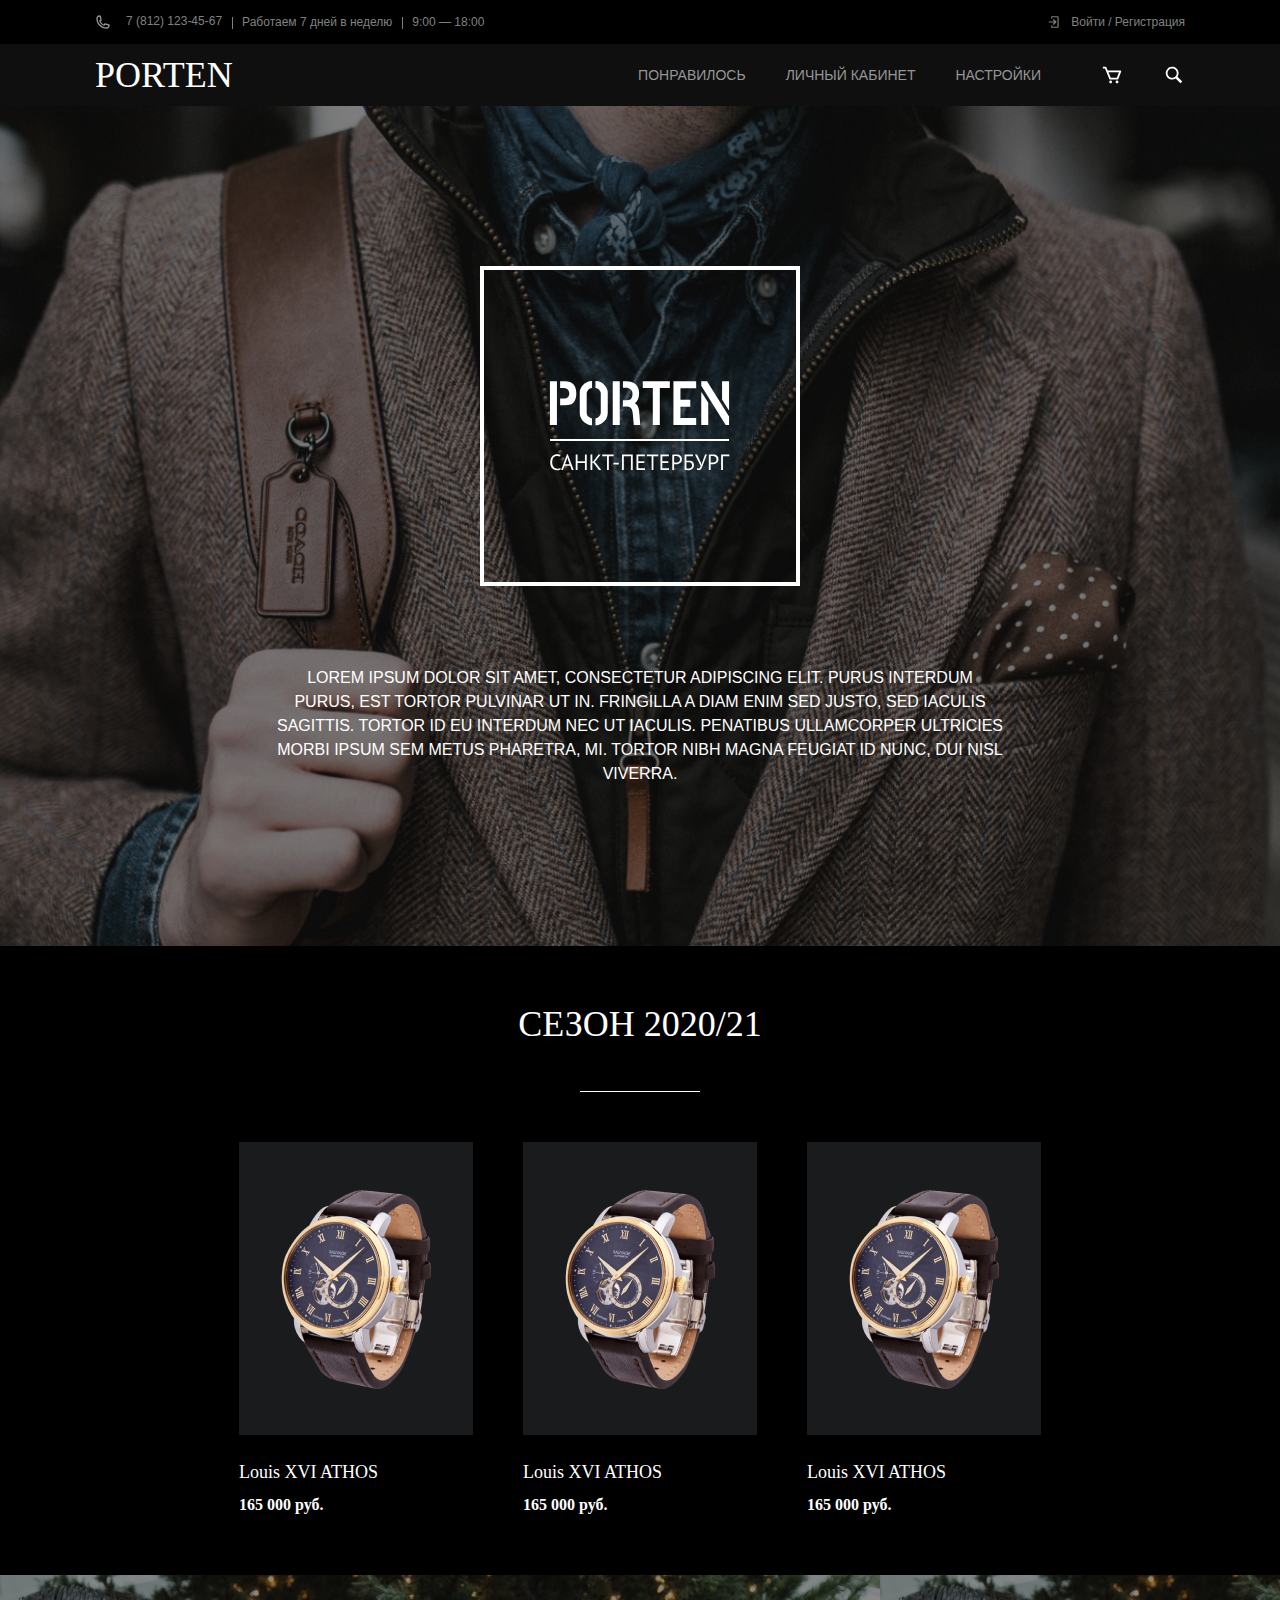
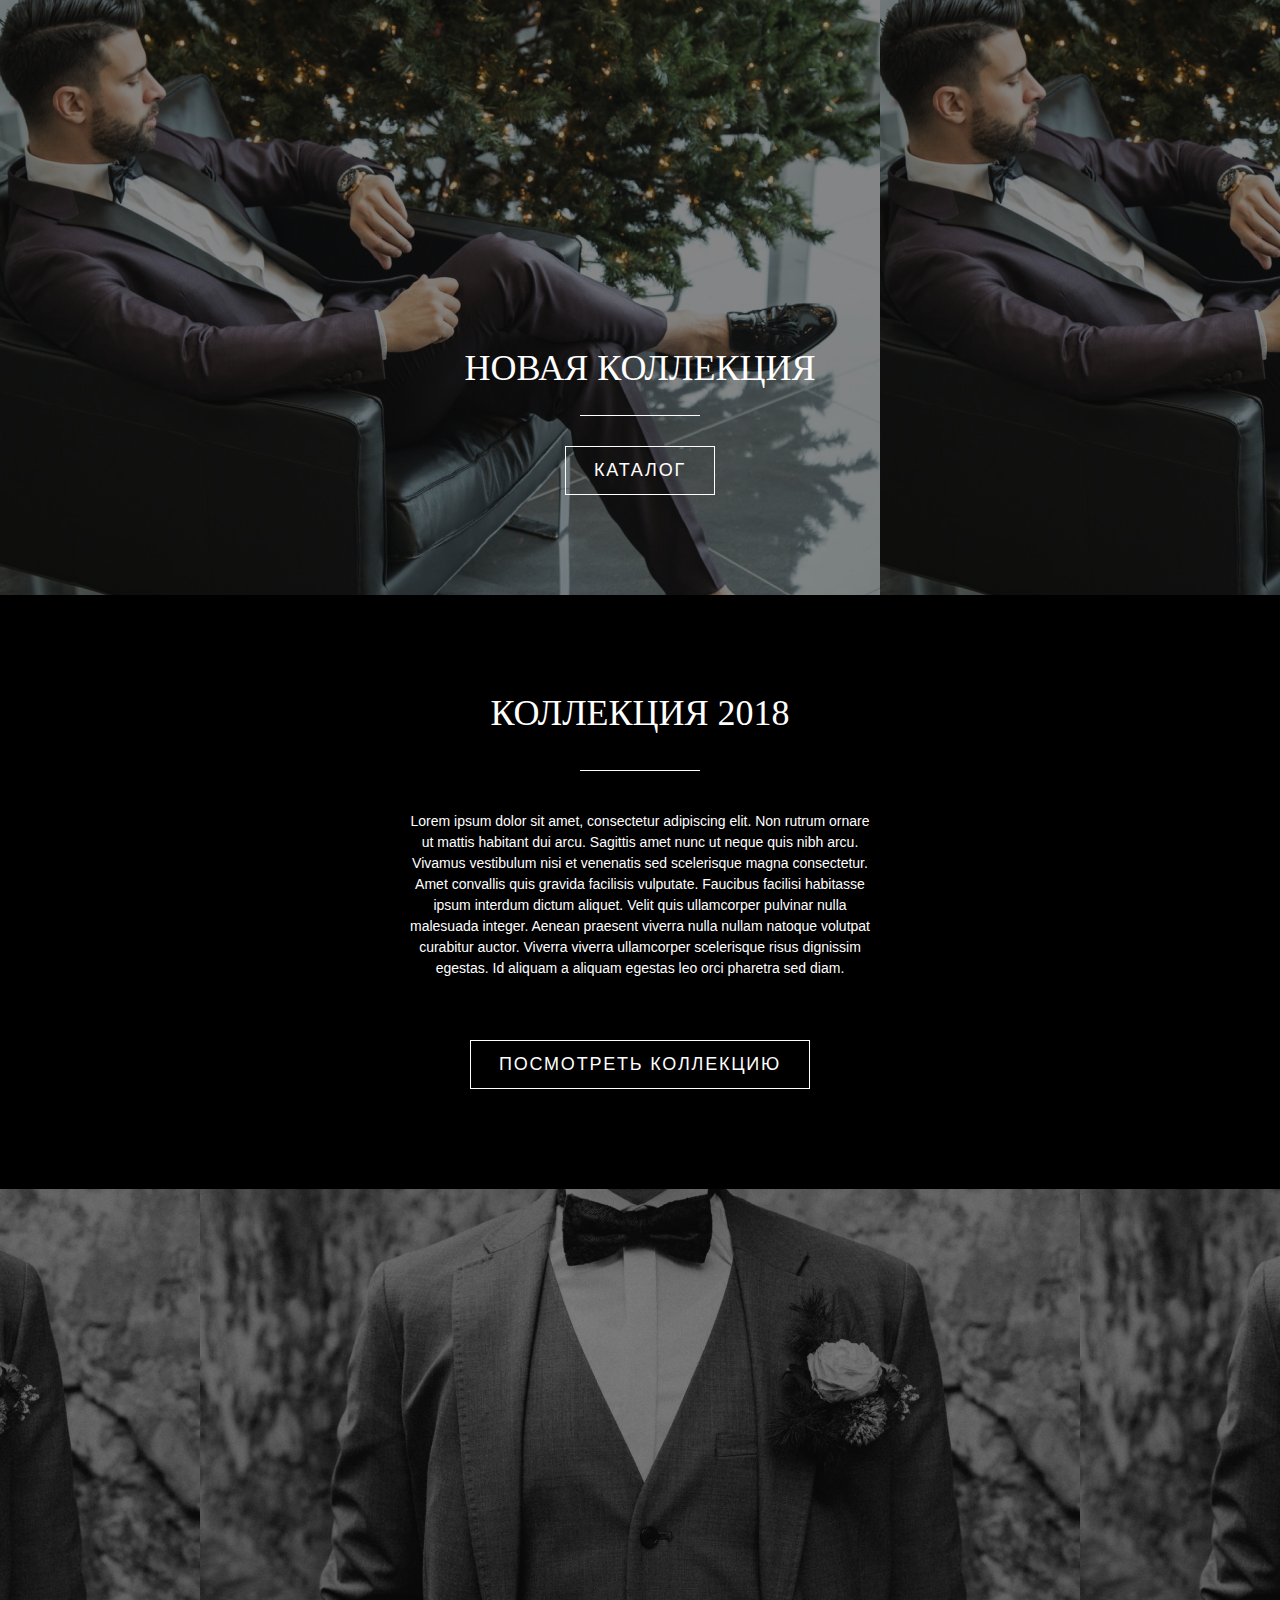
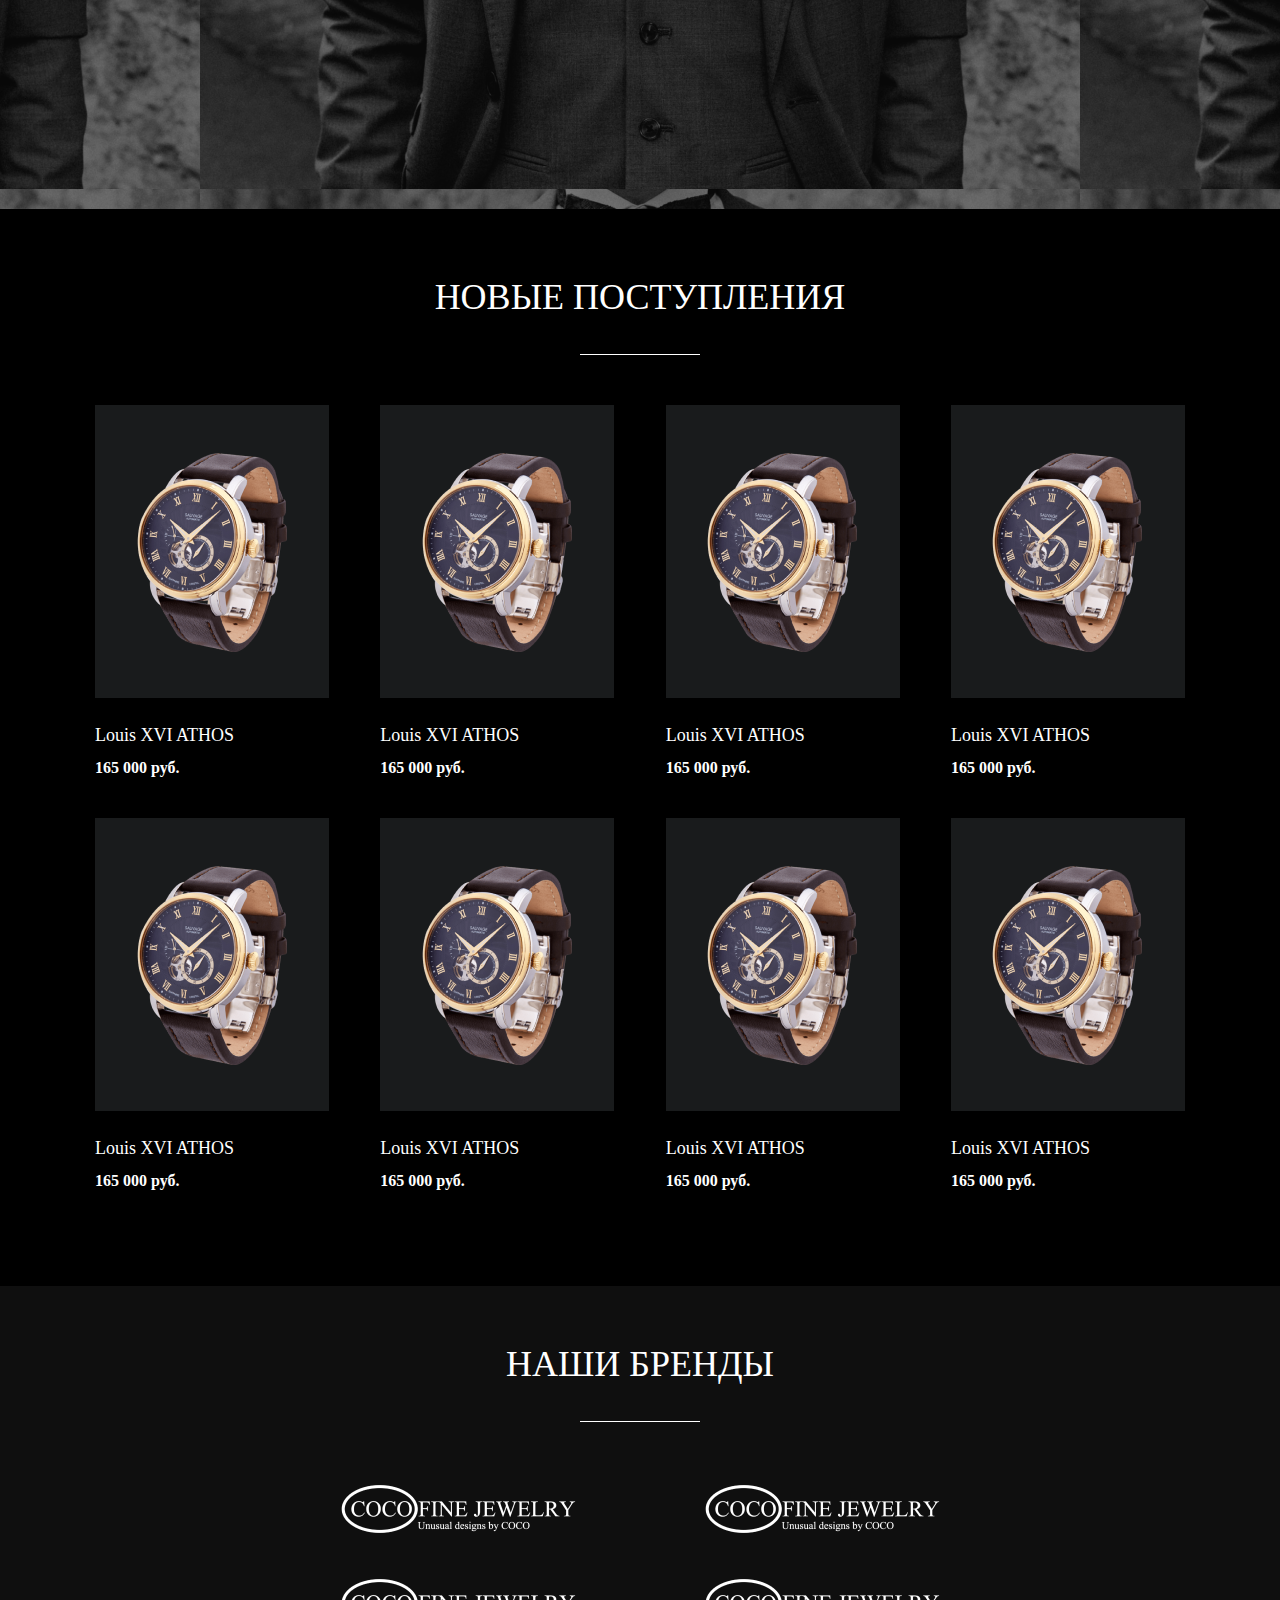
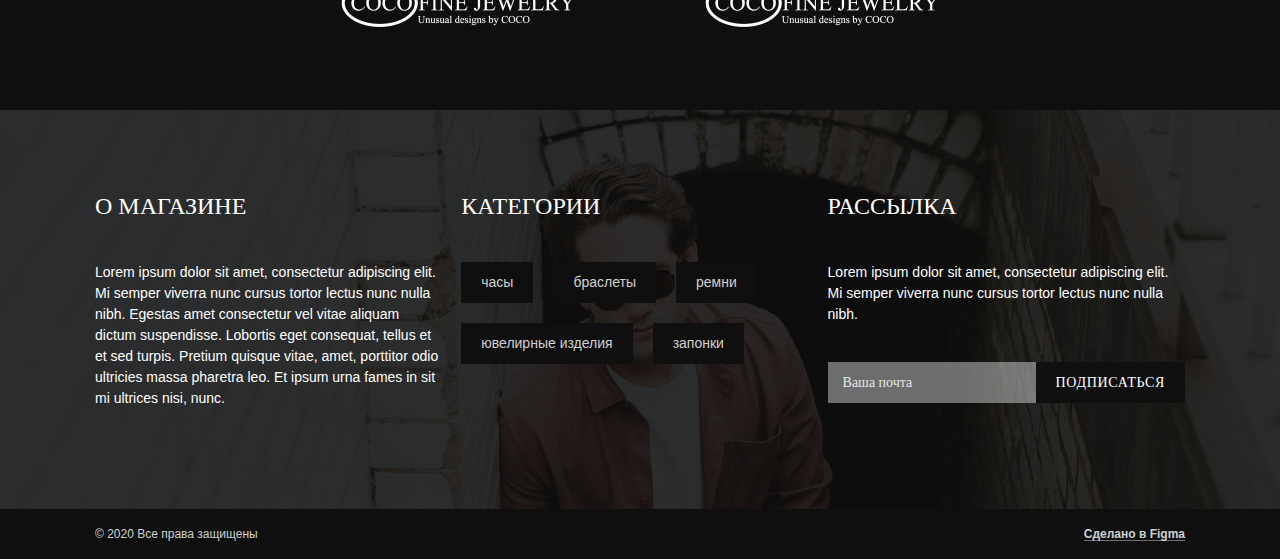
==== dz1/index.html @ fa0b349e "Initial commit" ====
<!DOCTYPE html>
<html lang="en">
  <head>
    <meta charset="UTF-8" />
    <title>PORTEN</title>
    <link rel="stylesheet" href="./css/style.css" />
  </head>
  <body>
    <div class="wrapper">
      <div class="top-line">
        <div class="mid-countainer hat-container">
          <div class="hat-info">
            <div class="top-element phone">
              <div class="phone-img">
                <img src="./img/phone.svg" alt="phone" />
              </div>
              <div class="phone-number">7 (812) 123-45-67</div>
            </div>
            <div class="top-element hat-work-days">
              Работаем 7 дней в неделю
            </div>
            <div class="top-element hat-work-hours">9:00 — 18:00</div>
          </div>
          <div class="hat-login">
            <div class="login-btn">
              <div class="login-button-icon">
                <svg
                  width="14"
                  height="14"
                  viewBox="0 0 14 14"
                  xmlns="http://www.w3.org/2000/svg"
                >
                  <path
                    d="M5.25001 1.16675H10.5C11.1417 1.16675 11.6667 1.69175 11.6667 2.33341V11.6667C11.6667 12.3084 11.1417 12.8334 10.5 12.8334H5.25001C4.60834 12.8334 4.08334 12.3084 4.08334 11.6667V10.5001H5.25001V11.6667H10.5V2.33341H5.25001V3.50008H4.08334V2.33341C4.08334 1.69175 4.60834 1.16675 5.25001 1.16675Z"
                  />
                  <path
                    d="M5.88583 9.09409L6.70833 9.91658L9.625 6.99992L6.70833 4.08325L5.88583 4.90575L7.39083 6.41659H1.75V7.58325H7.39083L5.88583 9.09409Z"
                  />
                </svg>
              </div>
              <div class="login-btn-text">Войти / Регистрация</div>
            </div>
          </div>
        </div>
      </div>
      <header class="header">
        <div class="mid-countainer header-container">
          <div class="header-logo">
            <a class="header-logo-link" href="“#”">PORTEN</a>
          </div>
          <div class="header-menu">
            <a href="#" class="menu-item menu-item-text">Понравилось</a>
            <a href="#" class="menu-item menu-item-text">Личный Кабинет</a>
            <a href="#" class="menu-item menu-item-text">Настройки</a>
            <a href="#" class="menu-item menu-item-icon">
              <img src="./img/cart.svg" alt="cart" />
            </a>
            <a href="#" class="menu-item menu-item-icon">
              <img src="./img/search.svg" alt="search" />
            </a>
            <!-- <a href="#" id="menu-button" class="menu-item menu-item-icon">
            <img src="./img/ham-menu.svg" alt="ham-menu" /> -->
            </a>
          </div>
        </div>
      </header>
      <div id="menu" class="menu">
        <div class="menu-list">
          <a href="#" class="menu-link">Понравилось</a>
          <a href="#" class="menu-link">Личный кабинет</a>
          <a href="#" class="menu-link">Настройки</a>
          <a href="#" class="menu-link menu-login">
            <div class="menu-login-img">
              <img src="./img/login.svg" alt="login" />
            </div>
            <div class="menu-login-text">Войти / Регистрация</div>
          </a>
        </div>
        <div class="menu-bottom">
          <div class="menu-phone">
            <div class="menu-bottom-icon">
              <img src="./img/phone.svg" alt="phone" />
            </div>
            <div class="menu-number">8 (812) 123-45-67</div>
          </div>
          <div class="menu-work-days">Работаем 7 дней в неделю</div>
          <div class="menu-work-hours">9:00 — 18:00</div>
        </div>
      </div>
      <main class="content">
        <div class="main-screen">
          <div class="container main-screen-container">
            <div class="main-screen-background"></div>
            <div class="main-screen-info">
              <div class="main-screen-logo">
                <img src="./img/big-logo.svg" alt="logo" />
              </div>
              <div class="main-screen-text">
                Lorem ipsum dolor sit amet, consectetur adipiscing elit. Purus
                interdum purus, est tortor pulvinar ut in. Fringilla a diam enim
                sed justo, sed iaculis sagittis. Tortor id eu interdum nec ut
                iaculis. Penatibus ullamcorper ultricies morbi ipsum sem metus
                pharetra, mi. Tortor nibh magna feugiat id nunc, dui nisl
                viverra.
              </div>
            </div>
          </div>
        </div>
        <div class="collections">
          <div class="collections-row">
            <div class="new-season collections-large-block">
              <div class="new-season-title title">СЕЗОН 2020/21</div>
              <div id="new-season-list" class="new-season-list">
                <div class="card">
                  <div class="card-picture-block">
                    <div class="card-picture">
                      <img src="./img/watch.png" alt="watch" />
                    </div>
                  </div>
                  <div class="card-name">Louis XVI ATHOS</div>
                  <div class="card-price">165 000 руб.</div>
                </div>
                <div class="card">
                  <div class="card-picture-block">
                    <div class="card-picture">
                      <img src="./img/watch.png" alt="watch" />
                    </div>
                  </div>
                  <div class="card-name">Louis XVI ATHOS</div>
                  <div class="card-price">165 000 руб.</div>
                </div>
                <div class="card">
                  <div class="card-picture-block">
                    <div class="card-picture">
                      <img src="./img/watch.png" alt="watch" />
                    </div>
                  </div>
                  <div class="card-name">Louis XVI ATHOS</div>
                  <div class="card-price">165 000 руб.</div>
                </div>
              </div>
            </div>
            <div class="newest-collection collections-small-block">
              <div
                class="collections-background newest-collection-background"
              ></div>
              <div class="newest-collection-content">
                <div class="newest-collection-title title">Новая коллекция</div>
                <button href="#" class="collections-btn">Каталог</button>
              </div>
            </div>
          </div>
          <div class="collections-row collections-row_second">
            <div class="suit collections-small-block">
              <div class="suit-background collections-background"></div>
            </div>
            <div class="prev-collection collections-large-block">
              <div class="title prev-collection-title">Коллекция 2018</div>
              <div class="prev-collection-text">
                Lorem ipsum dolor sit amet, consectetur adipiscing elit. Non
                rutrum ornare ut mattis habitant dui arcu. Sagittis amet nunc ut
                neque quis nibh arcu. Vivamus vestibulum nisi et venenatis sed
                scelerisque magna consectetur. Amet convallis quis gravida
                facilisis vulputate. Faucibus facilisi habitasse ipsum interdum
                dictum aliquet. Velit quis ullamcorper pulvinar nulla malesuada
                integer. Aenean praesent viverra nulla nullam natoque volutpat
                curabitur auctor. Viverra viverra ullamcorper scelerisque risus
                dignissim egestas. Id aliquam a aliquam egestas leo orci
                pharetra sed diam.
              </div>
              <button href="#" class="collections-btn prev-collection-btn">
                Посмотреть коллекцию
              </button>
            </div>
          </div>
        </div>
        <div class="new-items">
          <div class="mid-countainer">
            <div class="title new-items-title">Новые поступления</div>
            <div id="new-items-list" class="new-items-list">
              <div class="card">
                <div class="card-picture-block">
                  <div class="card-picture">
                    <img src="./img/watch.png" alt="watch" />
                  </div>
                </div>
                <div class="card-name">Louis XVI ATHOS</div>
                <div class="card-price">165 000 руб.</div>
              </div>
              <div class="card">
                <div class="card-picture-block">
                  <div class="card-picture">
                    <img src="./img/watch.png" alt="watch" />
                  </div>
                </div>
                <div class="card-name">Louis XVI ATHOS</div>
                <div class="card-price">165 000 руб.</div>
              </div>
              <div class="card">
                <div class="card-picture-block">
                  <div class="card-picture">
                    <img src="./img/watch.png" alt="watch" />
                  </div>
                </div>
                <div class="card-name">Louis XVI ATHOS</div>
                <div class="card-price">165 000 руб.</div>
              </div>
              <div class="card">
                <div class="card-picture-block">
                  <div class="card-picture">
                    <img src="./img/watch.png" alt="watch" />
                  </div>
                </div>
                <div class="card-name">Louis XVI ATHOS</div>
                <div class="card-price">165 000 руб.</div>
              </div>
              <div class="card">
                <div class="card-picture-block">
                  <div class="card-picture">
                    <img src="./img/watch.png" alt="watch" />
                  </div>
                </div>
                <div class="card-name">Louis XVI ATHOS</div>
                <div class="card-price">165 000 руб.</div>
              </div>
              <div class="card">
                <div class="card-picture-block">
                  <div class="card-picture">
                    <img src="./img/watch.png" alt="watch" />
                  </div>
                </div>
                <div class="card-name">Louis XVI ATHOS</div>
                <div class="card-price">165 000 руб.</div>
              </div>
              <div class="card">
                <div class="card-picture-block">
                  <div class="card-picture">
                    <img src="./img/watch.png" alt="watch" />
                  </div>
                </div>
                <div class="card-name">Louis XVI ATHOS</div>
                <div class="card-price">165 000 руб.</div>
              </div>
              <div class="card">
                <div class="card-picture-block">
                  <div class="card-picture">
                    <img src="./img/watch.png" alt="watch" />
                  </div>
                </div>
                <div class="card-name">Louis XVI ATHOS</div>
                <div class="card-price">165 000 руб.</div>
              </div>
            </div>
          </div>
        </div>
        <div class="brands">
          <div class="mid-countainer">
            <div class="title brands-title">Наши бренды</div>
            <div class="brands-list">
              <div class="brand">
                <div class="brand-logo">
                  <img src="./img/brand.png" alt="brand" />
                </div>
              </div>
              <div class="brand">
                <div class="brand-logo">
                  <img src="./img/brand.png" alt="brand" />
                </div>
              </div>
              <div class="brand">
                <div class="brand-logo">
                  <img src="./img/brand.png" alt="brand" />
                </div>
              </div>
              <div class="brand">
                <div class="brand-logo">
                  <img src="./img/brand.png" alt="brand" />
                </div>
              </div>
            </div>
          </div>
        </div>
        <div class="bottom">
          <div class="bottom-background"></div>
          <div class="mid-countainer bottom-container">
            <div class="bottom-item bottom-about">
              <div class="bottom-title">О магазине</div>
              <div class="bottom-text">
                Lorem ipsum dolor sit amet, consectetur adipiscing elit. Mi
                semper viverra nunc cursus tortor lectus nunc nulla nibh.
                Egestas amet consectetur vel vitae aliquam dictum suspendisse.
                Lobortis eget consequat, tellus et et sed turpis. Pretium
                quisque vitae, amet, porttitor odio ultricies massa pharetra
                leo. Et ipsum urna fames in sit mi ultrices nisi, nunc.
              </div>
            </div>
            <div class="bottom-item bottom-categories">
              <div class="bottom-title">Категории</div>
              <div class="bottom-categories-list">
                <a href="#" class="bottom-category">часы</a>
                <a href="#" class="bottom-category">браслеты</a>
                <a href="#" class="bottom-category">ремни</a>
                <a href="#" class="bottom-category">ювелирные изделия</a>
                <a href="#" class="bottom-category">запонки</a>
              </div>
            </div>
            <div class="bottom-item bottom-mailing">
              <div class="bottom-title">Рассылка</div>
              <div class="bottom-text">
                Lorem ipsum dolor sit amet, consectetur adipiscing elit. Mi
                semper viverra nunc cursus tortor lectus nunc nulla nibh.
              </div>
              <div class="mailing-form bottom-mailing">
                <input
                  class="mailing-form-mail-input"
                  placeholder="Ваша почта"
                  type="email"
                />
                <button href="#" class="mailing-form-submit">
                  Подписаться
                </button>
              </div>
            </div>
          </div>
        </div>
      </main>
      <footer class="footer">
        <div class="mid-countainer footer-container">
          <div class="footer-copyright">© 2020 Все права защищены</div>
          <div class="footer-source">Сделано в Figma</div>
        </div>
      </footer>
    </div>
  </body>
</html>
---- dz1/css/style.css ----
@font-face {
  font-family: "Playfair Display";
  src: url("https://candyfonts.com/wp-data/2019/03/18/37874/PlayfairDisplaySC-Regular.ttf")
      format("woff"),
    url("https://candyfonts.com/wp-data/2019/03/18/37874/PlayfairDisplaySC-Regular.ttf")
      format("opentype"),
    url("https://candyfonts.com/wp-data/2019/03/18/37874/PlayfairDisplaySC-Regular.ttf")
      format("truetype");
}

@font-face {
  font-family: "Post No Bills Jaffna";
  src: url("https://candyfonts.com/wp-data/2019/03/05/28056/PostNoBillsJaffna-Bold.ttf")
      format("woff"),
    url("https://candyfonts.com/wp-data/2019/03/05/28056/PostNoBillsJaffna-Bold.ttf")
      format("opentype"),
    url("https://candyfonts.com/wp-data/2019/03/05/28056/PostNoBillsJaffna-Bold.ttf")
      format("truetype");
}

@font-face {
  font-family: "PT Sans";
  src: url("https://candyfonts.com/wp-data/2018/10/11/6120/PTS55F.ttf")
      format("woff"),
    url("https://candyfonts.com/wp-data/2018/10/11/6120/PTS55F.ttf")
      format("opentype"),
    url("https://candyfonts.com/wp-data/2018/10/11/6120/PTS55F.ttf")
      format("truetype");
}

* {
  margin: 0;
  padding: 0;
  box-sizing: border-box;
}

a {
  text-decoration: none;
  color: white;
}

.mid-countainer {
  width: 100%;
  max-width: 1150px;
  padding: 0 30px;
}

.container {
  width: 100%;
}

.title {
  position: relative;
  font-family: "Playfair Display", serif;
  font-weight: normal;
  font-size: 36px;
  line-height: 36px;
  text-align: center;
  text-transform: uppercase;
}

.title::after {
  content: "";
  position: absolute;
  left: calc(50% - 60px);
  bottom: 0;
  width: 120px;
  border-bottom: #ffffff 1px solid;
}

.wrapper {
  position: relative;
  background-color: black;
  color: white;
  font-family: "PT Sans", sans-serif;
  overflow-x: hidden;
}

.top-line {
  display: flex;
  justify-content: center;
  color: gray;
  font-size: 12px;
  padding: 14px 0;
}

.hat-container {
  display: flex;
  justify-content: space-between;
}

.hat-info {
  display: flex;
  align-items: center;
  margin: 0 -10px;
}

.top-element {
  position: relative;
  padding: 0 10px;
}

.top-element:nth-child(n + 2)::after {
  content: "";
  position: absolute;
  top: 2px;
  left: 0;
  width: 0;
  height: 12px;
  border-left: gray 1px solid;
}

.phone {
  display: flex;
}

.phone-img {
  width: 16px;
  height: 16px;
}

.phone-number {
  margin-left: 15px;
}

.hat-login {
  display: flex;
  align-items: center;
}

.login-btn {
  display: flex;
  user-select: none;
  cursor: pointer;
  transition: color 0.3s ease;
}

.login-btn:hover {
  color: white;
  fill: white;
}

.login-button-icon {
  width: 14px;
  height: 14px;
  fill: gray;
  transition: fill 0.3s ease;
}

.login-btn:hover .login-button-icon {
  fill: white;
}

.login-btn-text {
  margin-left: 10px;
}

.header {
  top: 0;
  display: flex;
  justify-content: center;
  background-color: #0f0f0f;
}

.header-container {
  display: flex;
  justify-content: space-between;
  margin: 0 -20px;
}

.header-logo {
  position: relative;
  display: flex;
  align-items: center;
  font-family: "Post No Bills Jaffna";
  font-style: normal;
  font-weight: normal;
  font-size: 36px;
  line-height: 54px;
  user-select: none;
  cursor: pointer;
  margin-left: -20px;
}

.header-logo-link {
  padding: 0 20px;
}

.header-menu {
  display: flex;
  margin-right: -20px;
}

.menu-item {
  display: flex;
  align-items: center;
  padding: 30px 20px;
  font-size: 14px;
  line-height: 18px;
  color: #969696;
  text-transform: uppercase;
  transition: background-color 0.3s ease, color 0.3s ease;
}

.menu-item-icon {
  box-sizing: content-box;
  width: 22px;
  height: 22px;
  margin-left: 20px;
}

.menu-item-icon:nth-child(n + 5) {
  margin-left: 0;
}

.menu-button {
  display: none;
  position: relative;
}

.menu-button-content {
  position: relative;
  width: 22px;
  height: 22px;
}

.menu-button-top {
  content: "";
  position: absolute;
  top: calc(0% + 2px);
  left: 0;
  width: 100%;
  height: 2px;
  background-color: white;
  transform-origin: center center;
}

.menu-button.pressed .menu-button-top {
  animation-name: MenuBtnTopAnimation;
  animation-duration: 0.3s;
  animation-timing-function: ease;
  animation-fill-mode: forwards;
}

.menu-button.unpressed .menu-button-top {
  animation-name: MenuBtnTopAnimationBack;
  animation-duration: 0.3s;
  animation-timing-function: ease;
}

.menu-button-middle {
  content: "";
  position: absolute;
  top: calc(50% - 1px);
  left: 0;
  width: 100%;
  height: 2px;
  background-color: white;
}

.menu-button.pressed .menu-button-middle {
  animation-name: MenuBtnMiddleAnimation;
  animation-duration: 0.3s;
  animation-timing-function: ease;
  animation-fill-mode: forwards;
}

.menu-button.unpressed .menu-button-middle {
  animation-name: MenuBtnMiddleAnimationBack;
  animation-duration: 0.3s;
  animation-timing-function: ease;
}

.menu-button-bottom {
  content: "";
  position: absolute;
  bottom: calc(0% + 2px);
  left: 0;
  width: 100%;
  height: 2px;
  background-color: white;
}

.menu-button.pressed .menu-button-bottom {
  animation-name: MenuBtnBottomAnimation;
  animation-duration: 0.3s;
  animation-timing-function: ease;
  animation-fill-mode: forwards;
}

.menu-button.unpressed .menu-button-bottom {
  animation-name: MenuBtnBottomAnimationBack;
  animation-duration: 0.3s;
  animation-timing-function: ease;
}

.menu {
  position: fixed;
  top: 0;
  left: -100%;
  display: none;
  visibility: hidden;
  flex-direction: column;
  justify-content: space-between;
  align-items: center;
  width: 100%;
  height: 100vh;
  background-color: #0f0f0fea;
  color: rgb(218, 218, 218);
  font-family: "PT Sans";
  padding: 85px 0 65px 0;
  overflow-y: scroll;
  transition: left 0.4s ease, visibility 0.4s ease;
}

.menu a {
  color: rgb(218, 218, 218);
}

.menu.show {
  visibility: visible;
  left: 0;
}

.menu-list {
  display: flex;
  flex-direction: column;
  align-items: center;
}

.menu-link {
  font-style: normal;
  font-weight: normal;
  font-size: 24px;
  line-height: 30px;
  text-transform: uppercase;
  text-decoration: none;
  padding: 15px 0;
}

.menu-login {
  display: flex;
}

.menu-login-img {
  width: 24px;
  height: 24px;
  margin-right: 7px;
}

.menu-login-text {
  line-height: 24px;
}

.menu-bottom {
  display: flex;
  flex-direction: column;
  justify-content: center;
  align-items: center;
}

.menu-phone {
  display: flex;
  align-items: center;
}

.menu-bottom-icon {
  width: 16px;
  height: 16px;
}

.menu-number {
  margin-left: 5px;
}

.menu-work-days {
  margin-top: 6px;
}

.menu-work-hours {
  margin-top: 6px;
}

.content {
}

.main-screen {
  position: relative;
}

.main-screen-container {
  padding: 160px 20px;
}

.main-screen-background {
  position: absolute;
  top: 0;
  left: 0;
  width: 100%;
  height: 100%;
  background-image: url("../img/main-bg.png");
  background-position: center;
  background-size: cover;
}

.main-screen-background::after {
  content: "";
  position: absolute;
  top: 0;
  left: 0;
  width: 100%;
  height: 100%;
  background-color: #0f0f0f;
  opacity: 0.5;
}

.main-screen-info {
  position: relative;
  display: flex;
  flex-direction: column;
  justify-content: center;
  align-items: center;
}

.main-screen-logo {
  max-width: 320px;
  max-height: 320px;
}

.main-screen-text {
  max-width: 730px;
  text-align: center;
  text-transform: uppercase;
  font-size: 16px;
  line-height: 150%;
  margin-top: 80px;
}

.collections {
}

.collections-btn {
  position: relative;
  padding: 12px 28px;
  font-size: 18px;
  line-height: 23px;
  text-align: center;
  letter-spacing: 0.1em;
  text-transform: uppercase;
  color: white;
  border: white 1px solid;
  background-color: transparent;
  transition: color 0.3s ease, background-color 0.3s ease, border 0.3s ease;
}

.collections-btn:hover {
  color: rgb(78, 78, 78);
  background-color: white;
}

.collections-btn:active {
  color: rgb(51, 51, 51);
  background-color: rgb(175, 175, 175);
  border: rgb(175, 175, 175) 1px solid;
}

.collections-background {
  content: "";
  position: absolute;
  top: 0;
  left: 0;
  width: 100%;
  height: 100%;
}

.collections-background::after {
  content: "";
  position: absolute;
  top: 0;
  left: 0;
  width: 100%;
  height: 100%;
  background-color: #0f0f0f80;
}

.collections-large-block {
  flex: 1030px 0 0;
}

.collections-small-block {
  flex: 400px 1 1;
}

.collections-row {
  display: flex;
}

.new-season {
  padding: 88px 55px;
}

.new-season-title {
  margin-bottom: 50px;
  padding-bottom: 50px;
}

.new-season-list {
  display: flex;
  justify-content: space-around;
}

.card {
  display: flex;
  flex-direction: column;
  font-family: "Playfair Display", serif;
}

.card-picture-block {
  display: flex;
  width: 260px;
  height: 325px;
  justify-content: center;
  align-items: center;
  background-color: #191b1c;
}

.card-picture {
  width: 215px;
  height: 214px;
}

.card-name {
  font-weight: normal;
  font-size: 18px;
  line-height: 24px;
  margin-top: 25px;
}

.card-price {
  font-weight: bold;
  font-size: 16px;
  line-height: 21px;
  margin-top: 10px;
}

.newest-collection {
  position: relative;
  display: flex;
  flex-direction: column;
  justify-content: flex-end;
  align-items: center;
}

.newest-collection-background {
  background-image: url("../img/new-collection.png");
}

.newest-collection-content {
  display: flex;
  flex-direction: column;
  align-items: center;
  padding: 100px 30px;
}

.newest-collection-title {
  padding-bottom: 30px;
  margin-bottom: 30px;
}

.suit {
  position: relative;
}

.suit-background {
  background-image: url("../img/collection-image.png");
  background-position-x: center;
}

.prev-collection {
  display: flex;
  flex-direction: column;
  justify-content: center;
  align-items: center;
  padding: 100px 50px;
}

.prev-collection-title {
  padding-bottom: 40px;
  margin-bottom: 40px;
}

.prev-collection-text {
  max-width: 470px;
  text-align: center;
  font-size: 14px;
  line-height: 150%;
}

.prev-collection-btn {
  margin-top: 61px;
}

.new-items {
  display: flex;
  justify-content: center;
  padding: 120px 0 110px 0;
}

.new-items-title {
  padding-bottom: 40px;
}

.new-items-list {
  display: flex;
  flex-wrap: wrap;
  justify-content: space-between;
  margin-top: 81px;
}

.new-items-list.slider {
  display: block;
}

.new-items-list .card {
  margin-bottom: 40px;
}

.brands {
  display: flex;
  justify-content: center;
  padding: 60px 50px;
  background-color: #0f0f0f;
}

.brands-title {
  padding-bottom: 40px;
}

.brands-list {
  display: flex;
  justify-content: space-between;
  margin-top: 40px;
}

.brand-logo {
  width: 255px;
  height: 94px;
}

.bottom {
  position: relative;
  display: flex;
  justify-content: center;
  padding: 80px 0 100px 0;
}

.bottom-background {
  position: absolute;
  left: 0;
  bottom: 0;
  width: 100%;
  height: 100%;
  background-image: url("../img/bottom-bg.png");
  background-position: center;
}

.bottom-background::after {
  content: "";
  position: absolute;
  top: 0;
  left: 0;
  width: 100%;
  height: 100%;
  background-color: #0f0f0f;
  opacity: 0.85;
}

.bottom-container {
  position: relative;
  display: flex;
  justify-content: space-between;
}

.bottom-about,
.bottom-categories,
.bottom-mailing {
  flex: 32% 0 0;
}

.bottom-title {
  font-family: "Playfair Display", serif;
  font-size: 24px;
  line-height: 32px;
  text-transform: uppercase;
  margin-bottom: 40px;
}

.bottom-text {
  font-size: 14px;
  line-height: 150%;
}

.bottom-categories-list {
  display: flex;
  flex-wrap: wrap;
  margin: -10px;
}

.bottom-category {
  padding: 10px 20px;
  font-size: 14px;
  line-height: 150%;
  background-color: #0f0f0f;
  color: #d0d0d0;
  margin: 10px;
  transition: background-color 0.3s ease;
}

.bottom-category:hover {
  background-color: #262626;
}

.mailing-form {
  margin-top: 37px;
}

.mailing-form {
  display: flex;
}

.mailing-form-mail-input {
  padding: 10px 15px;
  color: #e7e7e7;
  font-size: 14px;
  line-height: 150%;
  font-family: "PT Sans";
  background-color: rgba(255, 255, 255, 0.4);
  border: none;
  flex: 200px 1 1;
}

.mailing-form-mail-input::placeholder {
  color: #e7e7e7;
  font-size: 14px;
  line-height: 150%;
  font-family: "PT Sans";
}

.mailing-form-submit {
  padding: 10px 20px;
  font-size: 14px;
  line-height: 150%;
  letter-spacing: 0.05em;
  text-transform: uppercase;
  color: #ffffff;
  background-color: #0f0f0f;
  border: none;
  transition: color 0.3s ease, background-color 0.3s ease;
  font-family: "PT Sans";
  font-weight: normal;
}

.mailing-form-submit:hover {
  background-color: #262626;
}

.mailing-form-submit:active {
  color: rgb(197, 197, 197);
  background-color: #3a3a3a;
}

.footer {
  display: flex;
  justify-content: center;
  padding: 17px 0;
  background-color: #0f0f0f;
}

.footer-container {
  display: flex;
  justify-content: space-between;
  align-items: center;
}

.footer-copyright {
  font-size: 12px;
  line-height: 16px;
  color: #d0d0d0;
}

.footer-source {
  position: relative;
  font-weight: bold;
  font-size: 12px;
  line-height: 14px;
  text-align: right;
  color: #d0d0d0;
}

.footer-source::after {
  content: "";
  position: absolute;
  left: 0;
  bottom: 0;
  width: 100%;
  border-bottom: #d0d0d080 1px solid;
}

.card {
  display: flex;
  flex-direction: column;
  font-family: "Playfair Display", serif;
}

.slider .card {
  margin: 0 16px;
}

.card-picture-block {
  display: flex;
  width: 260px;
  height: 325px;
  justify-content: center;
  align-items: center;
  background-color: #191b1c;
  user-select: none;
}

.card-picture {
  width: 215px;
  height: 214px;
  user-select: none;
}

.card-name {
  font-weight: normal;
  font-size: 18px;
  line-height: 24px;
  margin-top: 25px;
}

.card-price {
  font-weight: bold;
  font-size: 16px;
  line-height: 21px;
  margin-top: 10px;
}

@media screen and (max-width: 1500px) {
  .collections-small-block {
    flex: 35% 1 1;
  }

  .collections-large-block {
    flex: 65% 1 1;
  }

  .new-season {
    padding: 60px 30px;
  }

  .card-picture-block {
    width: 234px;
    height: 293px;
  }
}

@media screen and (max-width: 1280px) {
  .menu-item {
    padding-top: 20px;
    padding-bottom: 20px;
  }

  .collections-row {
    flex-direction: column;
  }

  .collections-row_second {
    flex-direction: column-reverse;
  }

  .collections-bg {
    background-size: cover;
  }

  .collections-small-block {
    min-height: 620px;
  }

  .new-season-list {
    justify-content: center;
    margin: 0 -25px;
  }

  .new-season-list .card {
    margin: 0 25px;
  }

  .brands-list {
    flex-wrap: wrap;
    justify-content: space-between;
  }

  .brand {
    flex-basis: 45%;
    display: flex;
  }

  .brand:nth-child(2n + 1) {
    justify-content: flex-end;
  }

  .new-items {
    padding: 70px 0 55px 0;
  }

  .new-items-list {
    margin-top: 50px;
  }
}

@media screen and (max-width: 1100px) {
  .bottom {
    padding: 50px 0;
  }

  .bottom-container {
    flex-direction: column;
    justify-content: center;
    align-items: center;
  }

  .bottom-item {
    max-width: 600px;
    margin: 35px 0;
    flex: auto;
  }

  .bottom-title {
    text-align: center;
    margin-bottom: 25px;
  }
}

@media screen and (max-width: 768px) {
  .top-line {
    display: none;
  }

  .menu {
    display: flex;
  }

  .menu-item-icon {
    margin-left: 0;
  }

  .menu-item-text {
    display: none;
  }

  .menu-button {
    display: block;
  }

  .main-screen-container {
    padding: 95px 20px;
  }

  .card-name,
  .card-price {
    text-align: center;
  }

  .brands {
    padding-left: 0;
    padding-right: 0;
  }

  .brands-list {
    justify-content: center;
  }

  .bottom-text {
    text-align: center;
  }

  .bottom-categories-list {
    justify-content: center;
  }
}
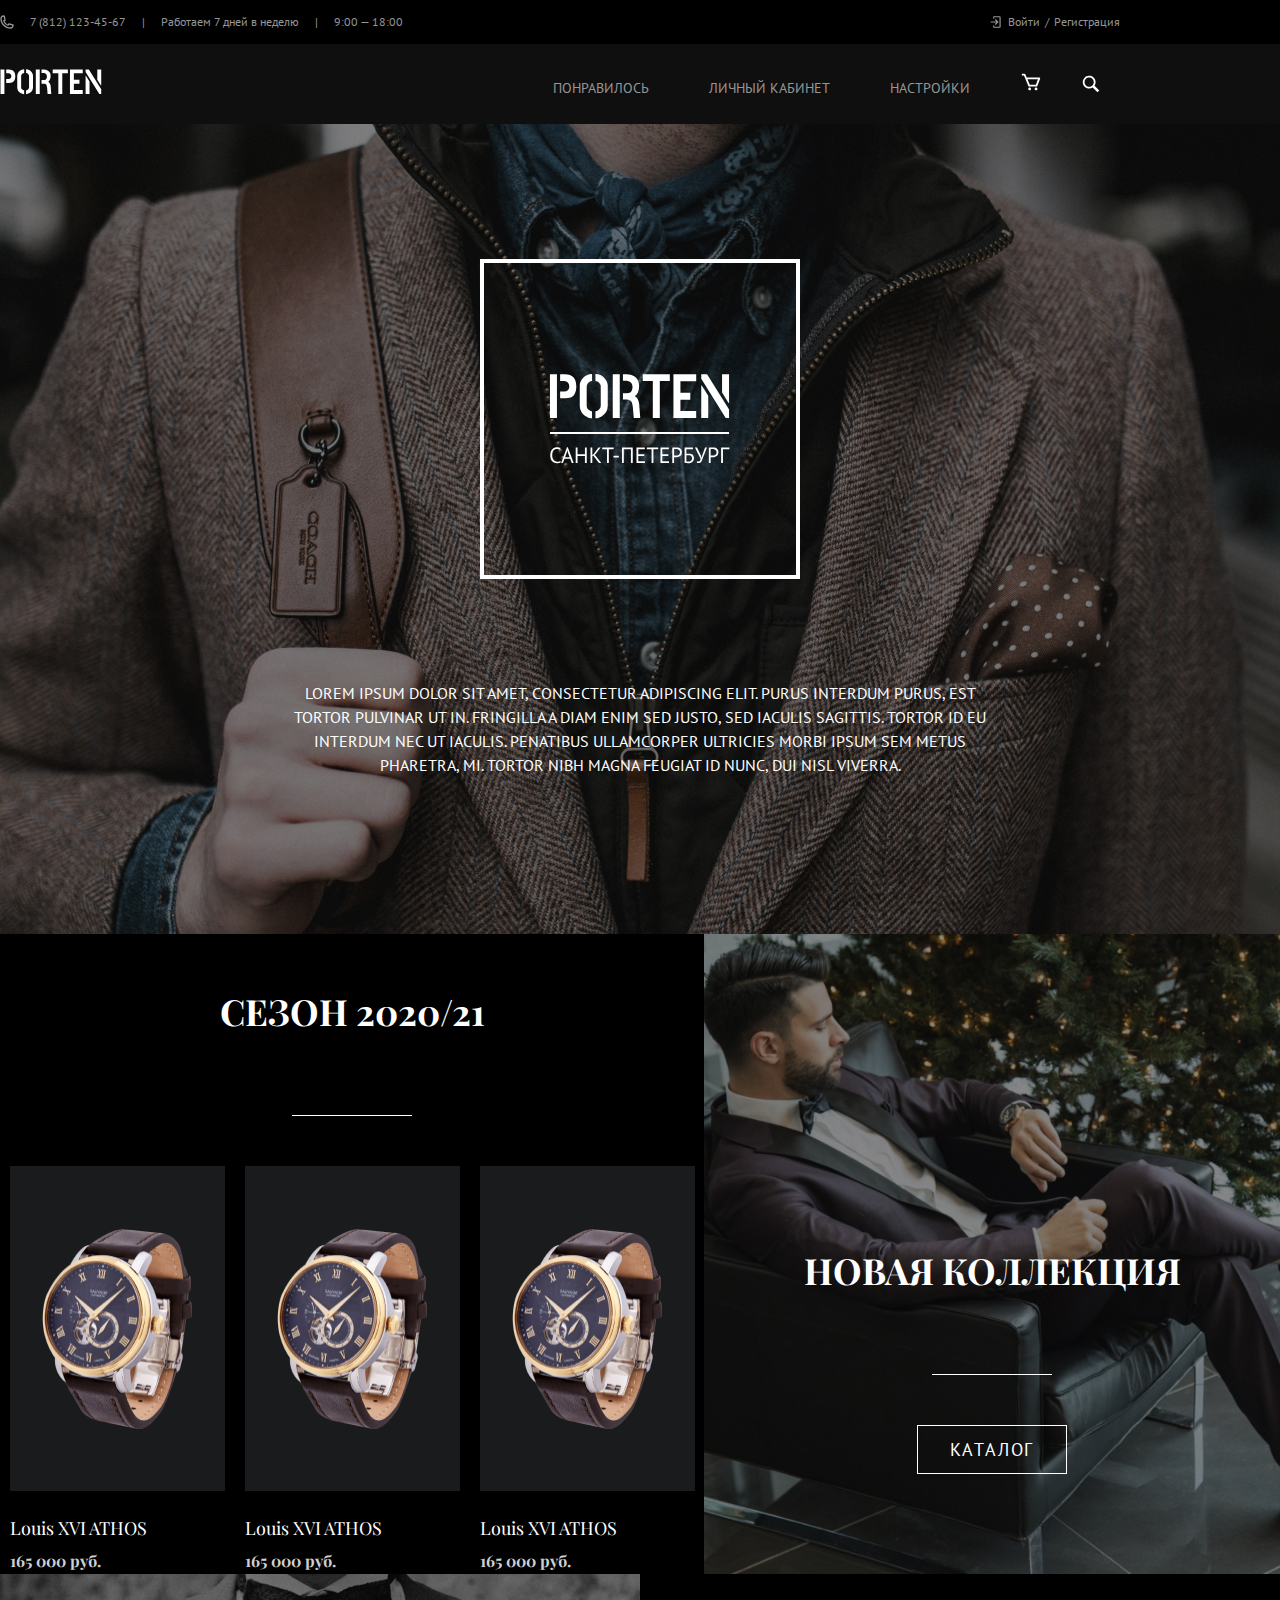
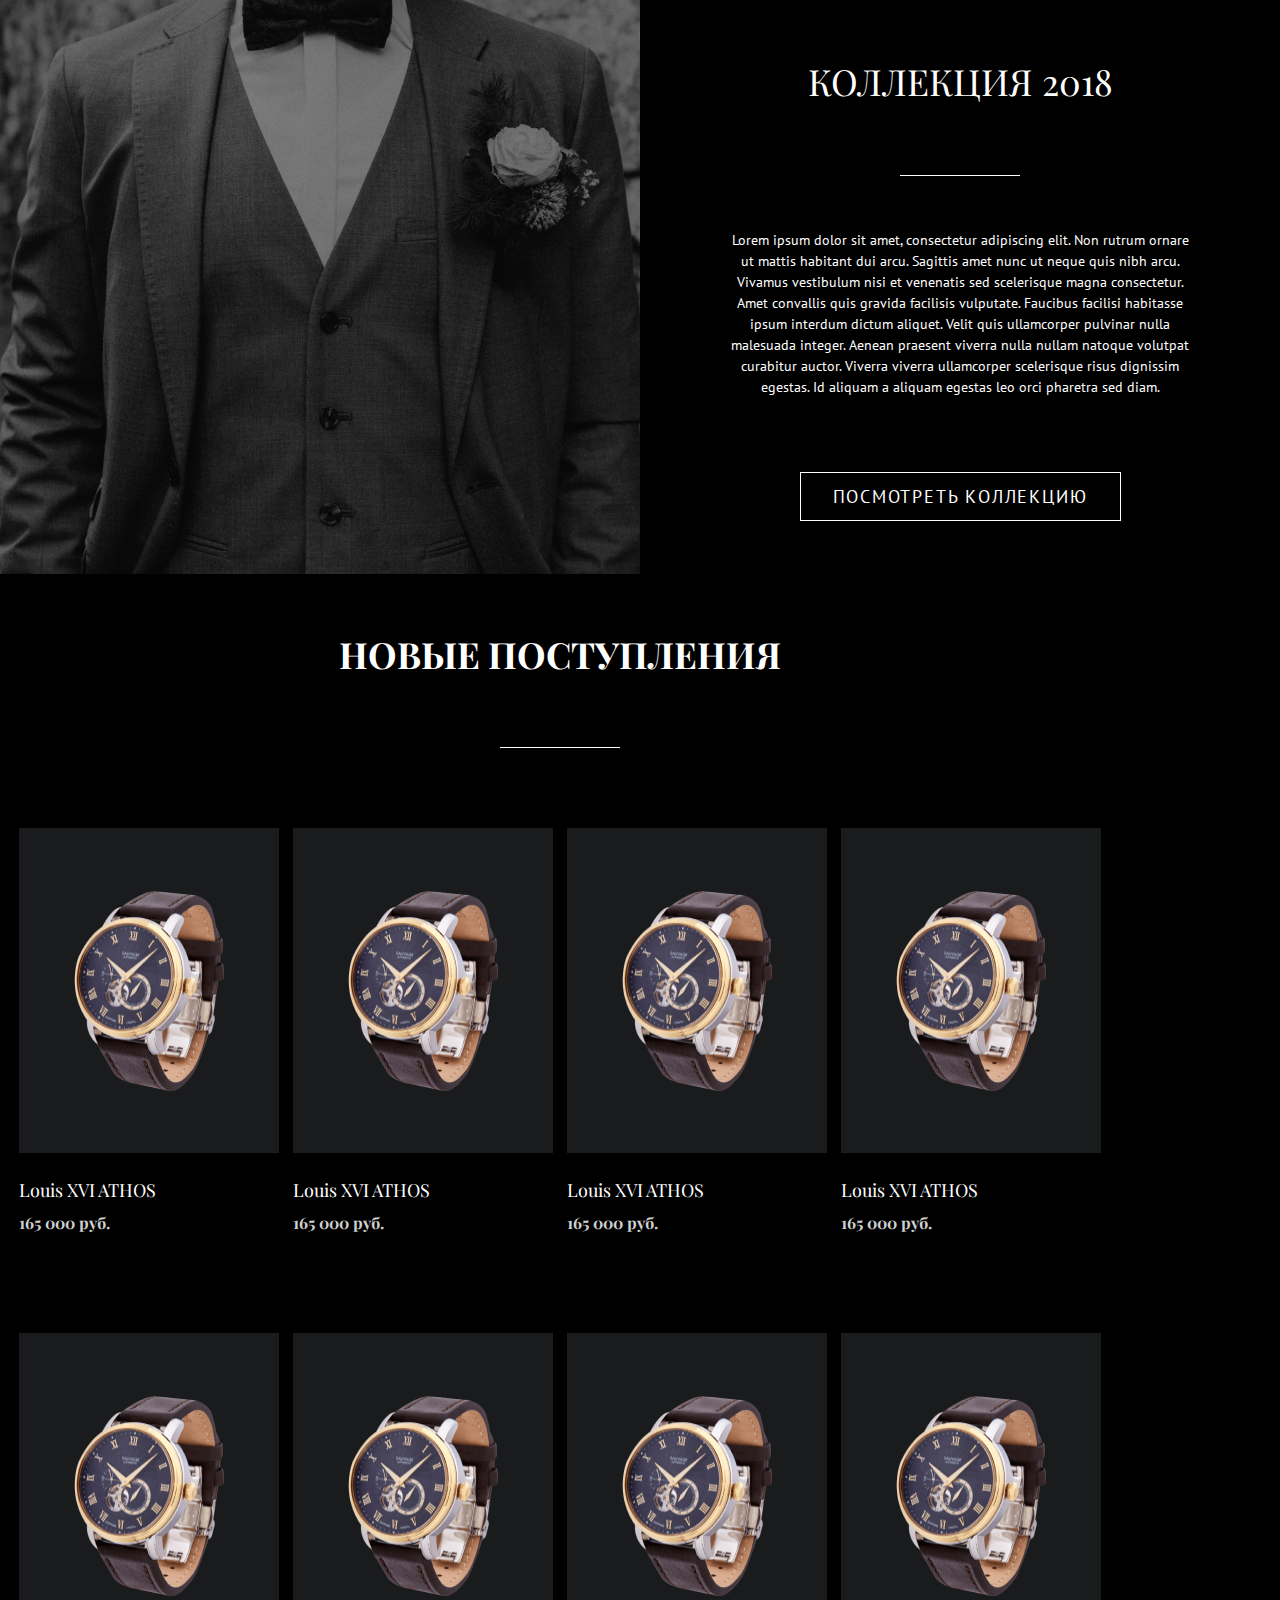
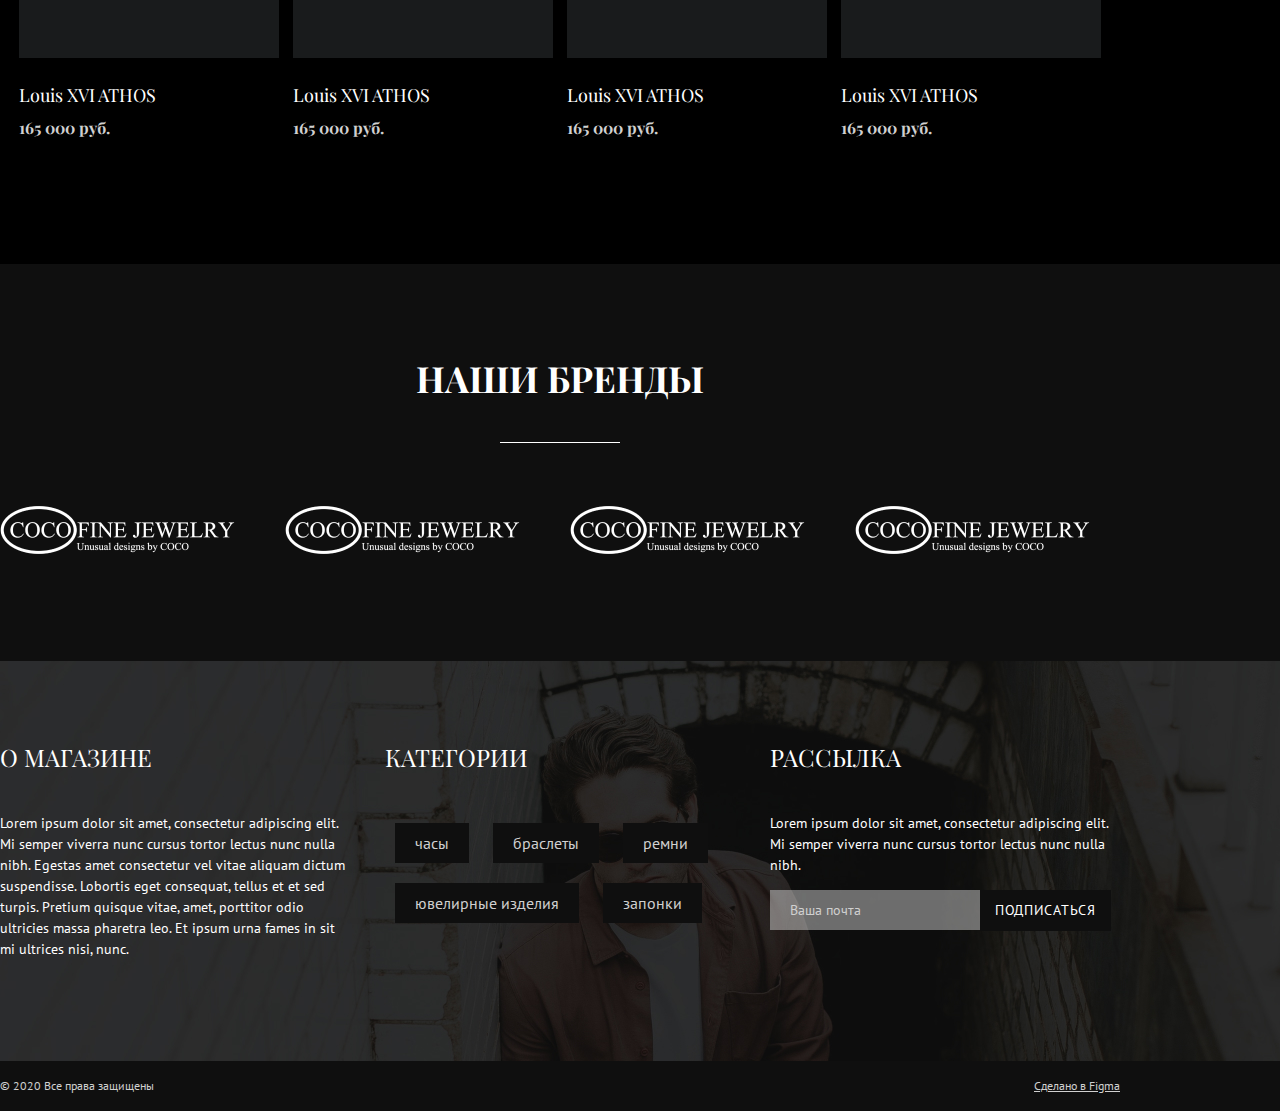
==== commit fb3e6328: "Minor updates" ====
--- a/dz1/index.html
+++ b/dz1/index.html
@@ -1,335 +1,322 @@
-<!DOCTYPE html>
-<html lang="en">
-  <head>
-    <meta charset="UTF-8" />
-    <title>PORTEN</title>
-    <link rel="stylesheet" href="./css/style.css" />
-  </head>
-  <body>
-    <div class="wrapper">
-      <div class="top-line">
-        <div class="mid-countainer hat-container">
-          <div class="hat-info">
-            <div class="top-element phone">
-              <div class="phone-img">
-                <img src="./img/phone.svg" alt="phone" />
-              </div>
-              <div class="phone-number">7 (812) 123-45-67</div>
-            </div>
-            <div class="top-element hat-work-days">
-              Работаем 7 дней в неделю
-            </div>
-            <div class="top-element hat-work-hours">9:00 — 18:00</div>
-          </div>
-          <div class="hat-login">
-            <div class="login-btn">
-              <div class="login-button-icon">
-                <svg
-                  width="14"
-                  height="14"
-                  viewBox="0 0 14 14"
-                  xmlns="http://www.w3.org/2000/svg"
-                >
-                  <path
-                    d="M5.25001 1.16675H10.5C11.1417 1.16675 11.6667 1.69175 11.6667 2.33341V11.6667C11.6667 12.3084 11.1417 12.8334 10.5 12.8334H5.25001C4.60834 12.8334 4.08334 12.3084 4.08334 11.6667V10.5001H5.25001V11.6667H10.5V2.33341H5.25001V3.50008H4.08334V2.33341C4.08334 1.69175 4.60834 1.16675 5.25001 1.16675Z"
-                  />
-                  <path
-                    d="M5.88583 9.09409L6.70833 9.91658L9.625 6.99992L6.70833 4.08325L5.88583 4.90575L7.39083 6.41659H1.75V7.58325H7.39083L5.88583 9.09409Z"
-                  />
-                </svg>
-              </div>
-              <div class="login-btn-text">Войти / Регистрация</div>
-            </div>
-          </div>
-        </div>
-      </div>
-      <header class="header">
-        <div class="mid-countainer header-container">
-          <div class="header-logo">
-            <a class="header-logo-link" href="“#”">PORTEN</a>
-          </div>
-          <div class="header-menu">
-            <a href="#" class="menu-item menu-item-text">Понравилось</a>
-            <a href="#" class="menu-item menu-item-text">Личный Кабинет</a>
-            <a href="#" class="menu-item menu-item-text">Настройки</a>
-            <a href="#" class="menu-item menu-item-icon">
-              <img src="./img/cart.svg" alt="cart" />
-            </a>
-            <a href="#" class="menu-item menu-item-icon">
-              <img src="./img/search.svg" alt="search" />
-            </a>
-            <!-- <a href="#" id="menu-button" class="menu-item menu-item-icon">
-            <img src="./img/ham-menu.svg" alt="ham-menu" /> -->
-            </a>
-          </div>
-        </div>
-      </header>
-      <div id="menu" class="menu">
-        <div class="menu-list">
-          <a href="#" class="menu-link">Понравилось</a>
-          <a href="#" class="menu-link">Личный кабинет</a>
-          <a href="#" class="menu-link">Настройки</a>
-          <a href="#" class="menu-link menu-login">
-            <div class="menu-login-img">
-              <img src="./img/login.svg" alt="login" />
-            </div>
-            <div class="menu-login-text">Войти / Регистрация</div>
-          </a>
-        </div>
-        <div class="menu-bottom">
-          <div class="menu-phone">
-            <div class="menu-bottom-icon">
-              <img src="./img/phone.svg" alt="phone" />
-            </div>
-            <div class="menu-number">8 (812) 123-45-67</div>
-          </div>
-          <div class="menu-work-days">Работаем 7 дней в неделю</div>
-          <div class="menu-work-hours">9:00 — 18:00</div>
-        </div>
-      </div>
-      <main class="content">
-        <div class="main-screen">
-          <div class="container main-screen-container">
-            <div class="main-screen-background"></div>
-            <div class="main-screen-info">
-              <div class="main-screen-logo">
-                <img src="./img/big-logo.svg" alt="logo" />
-              </div>
-              <div class="main-screen-text">
-                Lorem ipsum dolor sit amet, consectetur adipiscing elit. Purus
-                interdum purus, est tortor pulvinar ut in. Fringilla a diam enim
-                sed justo, sed iaculis sagittis. Tortor id eu interdum nec ut
-                iaculis. Penatibus ullamcorper ultricies morbi ipsum sem metus
-                pharetra, mi. Tortor nibh magna feugiat id nunc, dui nisl
-                viverra.
-              </div>
-            </div>
-          </div>
-        </div>
-        <div class="collections">
-          <div class="collections-row">
-            <div class="new-season collections-large-block">
-              <div class="new-season-title title">СЕЗОН 2020/21</div>
-              <div id="new-season-list" class="new-season-list">
-                <div class="card">
-                  <div class="card-picture-block">
-                    <div class="card-picture">
-                      <img src="./img/watch.png" alt="watch" />
-                    </div>
-                  </div>
-                  <div class="card-name">Louis XVI ATHOS</div>
-                  <div class="card-price">165 000 руб.</div>
-                </div>
-                <div class="card">
-                  <div class="card-picture-block">
-                    <div class="card-picture">
-                      <img src="./img/watch.png" alt="watch" />
-                    </div>
-                  </div>
-                  <div class="card-name">Louis XVI ATHOS</div>
-                  <div class="card-price">165 000 руб.</div>
-                </div>
-                <div class="card">
-                  <div class="card-picture-block">
-                    <div class="card-picture">
-                      <img src="./img/watch.png" alt="watch" />
-                    </div>
-                  </div>
-                  <div class="card-name">Louis XVI ATHOS</div>
-                  <div class="card-price">165 000 руб.</div>
-                </div>
-              </div>
-            </div>
-            <div class="newest-collection collections-small-block">
-              <div
-                class="collections-background newest-collection-background"
-              ></div>
-              <div class="newest-collection-content">
-                <div class="newest-collection-title title">Новая коллекция</div>
-                <button href="#" class="collections-btn">Каталог</button>
-              </div>
-            </div>
-          </div>
-          <div class="collections-row collections-row_second">
-            <div class="suit collections-small-block">
-              <div class="suit-background collections-background"></div>
-            </div>
-            <div class="prev-collection collections-large-block">
-              <div class="title prev-collection-title">Коллекция 2018</div>
-              <div class="prev-collection-text">
-                Lorem ipsum dolor sit amet, consectetur adipiscing elit. Non
-                rutrum ornare ut mattis habitant dui arcu. Sagittis amet nunc ut
-                neque quis nibh arcu. Vivamus vestibulum nisi et venenatis sed
-                scelerisque magna consectetur. Amet convallis quis gravida
-                facilisis vulputate. Faucibus facilisi habitasse ipsum interdum
-                dictum aliquet. Velit quis ullamcorper pulvinar nulla malesuada
-                integer. Aenean praesent viverra nulla nullam natoque volutpat
-                curabitur auctor. Viverra viverra ullamcorper scelerisque risus
-                dignissim egestas. Id aliquam a aliquam egestas leo orci
-                pharetra sed diam.
-              </div>
-              <button href="#" class="collections-btn prev-collection-btn">
-                Посмотреть коллекцию
-              </button>
-            </div>
-          </div>
-        </div>
-        <div class="new-items">
-          <div class="mid-countainer">
-            <div class="title new-items-title">Новые поступления</div>
-            <div id="new-items-list" class="new-items-list">
-              <div class="card">
-                <div class="card-picture-block">
-                  <div class="card-picture">
-                    <img src="./img/watch.png" alt="watch" />
-                  </div>
-                </div>
-                <div class="card-name">Louis XVI ATHOS</div>
-                <div class="card-price">165 000 руб.</div>
-              </div>
-              <div class="card">
-                <div class="card-picture-block">
-                  <div class="card-picture">
-                    <img src="./img/watch.png" alt="watch" />
-                  </div>
-                </div>
-                <div class="card-name">Louis XVI ATHOS</div>
-                <div class="card-price">165 000 руб.</div>
-              </div>
-              <div class="card">
-                <div class="card-picture-block">
-                  <div class="card-picture">
-                    <img src="./img/watch.png" alt="watch" />
-                  </div>
-                </div>
-                <div class="card-name">Louis XVI ATHOS</div>
-                <div class="card-price">165 000 руб.</div>
-              </div>
-              <div class="card">
-                <div class="card-picture-block">
-                  <div class="card-picture">
-                    <img src="./img/watch.png" alt="watch" />
-                  </div>
-                </div>
-                <div class="card-name">Louis XVI ATHOS</div>
-                <div class="card-price">165 000 руб.</div>
-              </div>
-              <div class="card">
-                <div class="card-picture-block">
-                  <div class="card-picture">
-                    <img src="./img/watch.png" alt="watch" />
-                  </div>
-                </div>
-                <div class="card-name">Louis XVI ATHOS</div>
-                <div class="card-price">165 000 руб.</div>
-              </div>
-              <div class="card">
-                <div class="card-picture-block">
-                  <div class="card-picture">
-                    <img src="./img/watch.png" alt="watch" />
-                  </div>
-                </div>
-                <div class="card-name">Louis XVI ATHOS</div>
-                <div class="card-price">165 000 руб.</div>
-              </div>
-              <div class="card">
-                <div class="card-picture-block">
-                  <div class="card-picture">
-                    <img src="./img/watch.png" alt="watch" />
-                  </div>
-                </div>
-                <div class="card-name">Louis XVI ATHOS</div>
-                <div class="card-price">165 000 руб.</div>
-              </div>
-              <div class="card">
-                <div class="card-picture-block">
-                  <div class="card-picture">
-                    <img src="./img/watch.png" alt="watch" />
-                  </div>
-                </div>
-                <div class="card-name">Louis XVI ATHOS</div>
-                <div class="card-price">165 000 руб.</div>
-              </div>
-            </div>
-          </div>
-        </div>
-        <div class="brands">
-          <div class="mid-countainer">
-            <div class="title brands-title">Наши бренды</div>
-            <div class="brands-list">
-              <div class="brand">
-                <div class="brand-logo">
-                  <img src="./img/brand.png" alt="brand" />
-                </div>
-              </div>
-              <div class="brand">
-                <div class="brand-logo">
-                  <img src="./img/brand.png" alt="brand" />
-                </div>
-              </div>
-              <div class="brand">
-                <div class="brand-logo">
-                  <img src="./img/brand.png" alt="brand" />
-                </div>
-              </div>
-              <div class="brand">
-                <div class="brand-logo">
-                  <img src="./img/brand.png" alt="brand" />
-                </div>
-              </div>
-            </div>
-          </div>
-        </div>
-        <div class="bottom">
-          <div class="bottom-background"></div>
-          <div class="mid-countainer bottom-container">
-            <div class="bottom-item bottom-about">
-              <div class="bottom-title">О магазине</div>
-              <div class="bottom-text">
-                Lorem ipsum dolor sit amet, consectetur adipiscing elit. Mi
-                semper viverra nunc cursus tortor lectus nunc nulla nibh.
-                Egestas amet consectetur vel vitae aliquam dictum suspendisse.
-                Lobortis eget consequat, tellus et et sed turpis. Pretium
-                quisque vitae, amet, porttitor odio ultricies massa pharetra
-                leo. Et ipsum urna fames in sit mi ultrices nisi, nunc.
-              </div>
-            </div>
-            <div class="bottom-item bottom-categories">
-              <div class="bottom-title">Категории</div>
-              <div class="bottom-categories-list">
-                <a href="#" class="bottom-category">часы</a>
-                <a href="#" class="bottom-category">браслеты</a>
-                <a href="#" class="bottom-category">ремни</a>
-                <a href="#" class="bottom-category">ювелирные изделия</a>
-                <a href="#" class="bottom-category">запонки</a>
-              </div>
-            </div>
-            <div class="bottom-item bottom-mailing">
-              <div class="bottom-title">Рассылка</div>
-              <div class="bottom-text">
-                Lorem ipsum dolor sit amet, consectetur adipiscing elit. Mi
-                semper viverra nunc cursus tortor lectus nunc nulla nibh.
-              </div>
-              <div class="mailing-form bottom-mailing">
-                <input
-                  class="mailing-form-mail-input"
-                  placeholder="Ваша почта"
-                  type="email"
-                />
-                <button href="#" class="mailing-form-submit">
-                  Подписаться
-                </button>
-              </div>
-            </div>
-          </div>
-        </div>
-      </main>
-      <footer class="footer">
-        <div class="mid-countainer footer-container">
-          <div class="footer-copyright">© 2020 Все права защищены</div>
-          <div class="footer-source">Сделано в Figma</div>
-        </div>
-      </footer>
-    </div>
-  </body>
-</html>
+<!DOCTYPE html>
+<html lang="en">
+
+<head>
+  <meta charset="utf-8" />
+  <meta name="viewport" content="width=device-width, initial-scale=1" />
+  <link href="https://cdn.jsdelivr.net/npm/bootstrap@5.0.0-beta1/dist/css/bootstrap.min.css" rel="stylesheet" integrity="sha384-giJF6kkoqNQ00vy+HMDP7azOuL0xtbfIcaT9wjKHr8RbDVddVHyTfAAsrekwKmP1" crossorigin="anonymous" />
+  <link rel="preconnect" href="https://fonts.gstatic.com" />
+  <link href="https://fonts.googleapis.com/css2?family=PT+Sans&family=Playfair+Display:wght@400;700&display=swap" rel="stylesheet" />
+  <link rel="stylesheet" type="text/css" href="css/style.css" />
+  <title>PORTEN</title>
+</head>
+
+<body>
+  <header class="header">
+    <div class="topline">
+      <div class="container">
+        <div class="topline-content">
+          <div class="info">
+            <img class="info-image" src="img/phone.svg" />
+            <a class="info-phone" href="tel: 88121234567">7 (812) 123-45-67</a>
+            <div class="info-workday">Работаем 7 дней в неделю</div>
+            <div class="info-worktime">9:00 — 18:00</div>
+          </div>
+          <div class="login">
+            <img class="login-image" src="img/login.svg" />
+            <a class="login-enter" href="#">Войти</a>
+            <span>/</span>
+            <a class="login-registr" href="#">Регистрация</a>
+          </div>
+        </div>
+      </div>
+    </div>
+    <div class="navbar-wrap">
+      <div class="container">
+        <div class="navbar">
+          <div class="logo">
+            <a href="#"><img class="logo-image" src="img/porten.svg" alt="PORTEN" />
+            </a>
+          </div>
+          <div class="navbar__burger">
+            <span></span>
+          </div>
+          <nav class="menu">
+            <ul class="menu-list">
+              <li>
+                <a href="#" class="menu-link menu-like">ПОНРАВИЛОСЬ</a>
+              </li>
+              <li>
+                <a href="#" class="menu-link menu-private">ЛИЧНЫЙ КАБИНЕТ</a>
+              </li>
+              <li>
+                <a href="#" class="menu-link menu-setting">НАСТРОЙКИ</a>
+              </li>
+              <li>
+                <a href="#" class="menu-cart">
+                  <img class="menu-image" src="img/cart.svg" alt="Buy" />
+                </a>
+              </li>
+              <li>
+                <a href="#" class="menu-search">
+                  <img class="menu-image" src="img/search.svg" alt="Search" />
+                </a>
+              </li>
+            </ul>
+          </nav>
+        </div>
+      </div>
+    </div>
+  </header>
+  <main class="main">
+    <section class="label">
+      <div class="label-logo">
+        <img class="label-logo_img" src="img/logo.svg" />
+      </div>
+      <div class="label-text">
+        <p>
+          Lorem ipsum dolor sit amet, consectetur adipiscing elit. Purus
+          interdum purus, est tortor pulvinar ut in. Fringilla a diam enim sed
+          justo, sed iaculis sagittis. Tortor id eu interdum nec ut iaculis.
+          Penatibus ullamcorper ultricies morbi ipsum sem metus pharetra, mi.
+          Tortor nibh magna feugiat id nunc, dui nisl viverra.
+        </p>
+      </div>
+    </section>
+    <section class="catalogue">
+      <div class="watches">
+        <h2>СЕЗОН 2020/21</h2>
+        <span class="catalogue-line"></span>
+        <div class="samples">
+          <div class="sample">
+            <div class="watch-wrap">
+              <img class="watch" src="img/watch.png" />
+            </div>
+            <div class="name">Louis XVI ATHOS</div>
+            <div class="price">165 000 руб.</div>
+          </div>
+          <div class="sample">
+            <div class="watch-wrap">
+              <img class="watch" src="img/watch.png" />
+            </div>
+            <div class="name">Louis XVI ATHOS</div>
+            <div class="price">165 000 руб.</div>
+          </div>
+          <div class="sample">
+            <div class="watch-wrap">
+              <img class="watch" src="img/watch.png" />
+            </div>
+            <div class="name">Louis XVI ATHOS</div>
+            <div class="price">165 000 руб.</div>
+          </div>
+        </div>
+        <div id="carouselControls" class="carousel slide" data-bs-ride="carousel">
+          <div class="carousel-inner">
+            <div class="carousel-item active">
+              <div class="sample">
+                <div class="watch-wrap">
+                  <img class="watch" src="img/watch.png" />
+                </div>
+                <div class="name">Louis XVI ATHOS</div>
+                <div class="price">165 000 руб.</div>
+              </div>
+            </div>
+            <div class="carousel-item">
+              <div class="sample">
+                <div class="watch-wrap">
+                  <img class="watch" src="img/watch.png" />
+                </div>
+                <div class="name">Louis XVI ATHOS</div>
+                <div class="price">165 000 руб.</div>
+              </div>
+            </div>
+            <div class="carousel-item">
+              <div class="sample">
+                <div class="watch-wrap">
+                  <img class="watch" src="img/watch.png" />
+                </div>
+                <div class="name">Louis XVI ATHOS</div>
+                <div class="price">165 000 руб.</div>
+              </div>
+            </div>
+          </div>
+          <a class="carousel-control-prev" href="#carouselControls" role="button" data-bs-slide="prev">
+            <span class="carousel-control-prev-icon" aria-hidden="true"></span>
+            <span class="visually-hidden">Previous</span>
+          </a>
+          <a class="carousel-control-next" href="#carouselControls" role="button" data-bs-slide="next">
+            <span class="carousel-control-next-icon" aria-hidden="true"></span>
+            <span class="visually-hidden">Next</span>
+          </a>
+        </div>
+      </div>
+      <div class="catalogue-link">
+        <h2>НОВАЯ КОЛЛЕКЦИЯ</h2>
+        <span class="catalogue-line"></span>
+        <a href="#">Каталог</a>
+      </div>
+    </section>
+    <section class="previous_collection">
+      <div class="previous-collection-image"></div>
+      <div class="previous-collection-about">
+        <h2>КОЛЛЕКЦИЯ 2018</h2>
+        <span></span>
+        <p>
+          Lorem ipsum dolor sit amet, consectetur adipiscing elit. Non rutrum
+          ornare ut mattis habitant dui arcu. Sagittis amet nunc ut neque quis
+          nibh arcu. Vivamus vestibulum nisi et venenatis sed scelerisque
+          magna consectetur. Amet convallis quis gravida facilisis vulputate.
+          Faucibus facilisi habitasse ipsum interdum dictum aliquet. Velit
+          quis ullamcorper pulvinar nulla malesuada integer. Aenean praesent
+          viverra nulla nullam natoque volutpat curabitur auctor. Viverra
+          viverra ullamcorper scelerisque risus dignissim egestas. Id aliquam
+          a aliquam egestas leo orci pharetra sed diam.
+        </p>
+        <a href="">ПОСМОТРЕТЬ КОЛЛЕКЦИЮ</a>
+      </div>
+    </section>
+    <section>
+      <div class="collection-wrap">
+        <div class="container">
+          <div class="collection">
+            <h2>НОВЫЕ ПОСТУПЛЕНИЯ</h2>
+            <span></span>
+            <div class="samples">
+              <div class="sample">
+                <div class="watch-wrap">
+                  <img class="watch" src="img/watch.png" />
+                </div>
+                <div class="name">Louis XVI ATHOS</div>
+                <div class="price">165 000 руб.</div>
+              </div>
+              <div class="sample">
+                <div class="watch-wrap">
+                  <img class="watch" src="img/watch.png" />
+                </div>
+                <div class="name">Louis XVI ATHOS</div>
+                <div class="price">165 000 руб.</div>
+              </div>
+              <div class="sample">
+                <div class="watch-wrap">
+                  <img class="watch" src="img/watch.png" />
+                </div>
+                <div class="name">Louis XVI ATHOS</div>
+                <div class="price">165 000 руб.</div>
+              </div>
+              <div class="sample">
+                <div class="watch-wrap">
+                  <img class="watch" src="img/watch.png" />
+                </div>
+                <div class="name">Louis XVI ATHOS</div>
+                <div class="price">165 000 руб.</div>
+              </div>
+              <div class="sample">
+                <div class="watch-wrap">
+                  <img class="watch" src="img/watch.png" />
+                </div>
+                <div class="name">Louis XVI ATHOS</div>
+                <div class="price">165 000 руб.</div>
+              </div>
+              <div class="sample">
+                <div class="watch-wrap">
+                  <img class="watch" src="img/watch.png" />
+                </div>
+                <div class="name">Louis XVI ATHOS</div>
+                <div class="price">165 000 руб.</div>
+              </div>
+              <div class="sample">
+                <div class="watch-wrap">
+                  <img class="watch" src="img/watch.png" />
+                </div>
+                <div class="name">Louis XVI ATHOS</div>
+                <div class="price">165 000 руб.</div>
+              </div>
+              <div class="sample">
+                <div class="watch-wrap">
+                  <img class="watch" src="img/watch.png" />
+                </div>
+                <div class="name">Louis XVI ATHOS</div>
+                <div class="price">165 000 руб.</div>
+              </div>
+            </div>
+          </div>
+        </div>
+      </div>
+    </section>
+    <section>
+      <div class="brands-wrap">
+        <div class="container">
+          <div class="brands">
+            <h2>НАШИ БРЕНДЫ</h2>
+            <span></span>
+            <div class="brand_labels">
+              <div class="brand_label">
+                <img src="img/brand.png" />
+              </div>
+              <div class="brand_label">
+                <img src="img/brand.png" />
+              </div>
+              <div class="brand_label">
+                <img src="img/brand.png" />
+              </div>
+              <div class="brand_label">
+                <img src="img/brand.png" />
+              </div>
+            </div>
+          </div>
+        </div>
+      </div>
+    </section>
+  </main>
+  <footer class="footer">
+    <div class="shop-wrap">
+      <div class="container">
+        <div class="shop">
+          <div class="shop-about">
+            <h2>О МАГАЗИНЕ</h2>
+            <p>
+              Lorem ipsum dolor sit amet, consectetur adipiscing elit. Mi
+              semper viverra nunc cursus tortor lectus nunc nulla nibh.
+              Egestas amet consectetur vel vitae aliquam dictum suspendisse.
+              Lobortis eget consequat, tellus et et sed turpis. Pretium
+              quisque vitae, amet, porttitor odio ultricies massa pharetra
+              leo. Et ipsum urna fames in sit mi ultrices nisi, nunc.
+            </p>
+          </div>
+          <div class="shop-categories">
+            <h2>КАТЕГОРИИ</h2>
+            <a href="#">часы</a>
+            <a href="#">браслеты</a>
+            <a href="#">ремни</a>
+            <a href="#">ювелирные изделия</a>
+            <a href="#">запонки</a>
+          </div>
+          <div class="shop-mailing">
+            <h2>РАССЫЛКА</h2>
+            <p>
+              Lorem ipsum dolor sit amet, consectetur adipiscing elit. Mi
+              semper viverra nunc cursus tortor lectus nunc nulla nibh.
+            </p>
+            <form action="#">
+              <input type="text" placeholder="Ваша почта" />
+              <button type="submit">ПОДПИСАТЬСЯ</button>
+            </form>
+          </div>
+        </div>
+      </div>
+    </div>
+    <div class="bottom-wrap">
+      <div class="container">
+        <div class="bottom">
+          <div class="left">© 2020 Все права защищены</div>
+          <div class="right"><u>Сделано в Figma</u></div>
+        </div>
+      </div>
+    </div>
+  </footer>
+  <script src="https://code.jquery.com/jquery-3.3.1.slim.min.js" integrity="sha384-q8i/X+965DzO0rT7abK41JStQIAqVgRVzpbzo5smXKp4YfRvH+8abtTE1Pi6jizo" crossorigin="anonymous"></script>
+  <script src="https://cdn.jsdelivr.net/npm/bootstrap@5.0.0-beta2/dist/js/bootstrap.bundle.min.js" integrity="sha384-b5kHyXgcpbZJO/tY9Ul7kGkf1S0CWuKcCD38l8YkeH8z8QjE0GmW1gYU5S9FOnJ0" crossorigin="anonymous"></script>
+  <script src="js/script.js"></script>
+</body>
+
+</html>
--- a/dz1/css/style.css
+++ b/dz1/css/style.css
@@ -1,991 +1,700 @@
-@font-face {
-  font-family: "Playfair Display";
-  src: url("https://candyfonts.com/wp-data/2019/03/18/37874/PlayfairDisplaySC-Regular.ttf")
-      format("woff"),
-    url("https://candyfonts.com/wp-data/2019/03/18/37874/PlayfairDisplaySC-Regular.ttf")
-      format("opentype"),
-    url("https://candyfonts.com/wp-data/2019/03/18/37874/PlayfairDisplaySC-Regular.ttf")
-      format("truetype");
-}
-
-@font-face {
-  font-family: "Post No Bills Jaffna";
-  src: url("https://candyfonts.com/wp-data/2019/03/05/28056/PostNoBillsJaffna-Bold.ttf")
-      format("woff"),
-    url("https://candyfonts.com/wp-data/2019/03/05/28056/PostNoBillsJaffna-Bold.ttf")
-      format("opentype"),
-    url("https://candyfonts.com/wp-data/2019/03/05/28056/PostNoBillsJaffna-Bold.ttf")
-      format("truetype");
-}
-
-@font-face {
-  font-family: "PT Sans";
-  src: url("https://candyfonts.com/wp-data/2018/10/11/6120/PTS55F.ttf")
-      format("woff"),
-    url("https://candyfonts.com/wp-data/2018/10/11/6120/PTS55F.ttf")
-      format("opentype"),
-    url("https://candyfonts.com/wp-data/2018/10/11/6120/PTS55F.ttf")
-      format("truetype");
-}
-
-* {
-  margin: 0;
-  padding: 0;
-  box-sizing: border-box;
-}
-
-a {
-  text-decoration: none;
-  color: white;
-}
-
-.mid-countainer {
-  width: 100%;
-  max-width: 1150px;
-  padding: 0 30px;
-}
-
-.container {
-  width: 100%;
-}
-
-.title {
-  position: relative;
-  font-family: "Playfair Display", serif;
-  font-weight: normal;
-  font-size: 36px;
-  line-height: 36px;
-  text-align: center;
-  text-transform: uppercase;
-}
-
-.title::after {
-  content: "";
-  position: absolute;
-  left: calc(50% - 60px);
-  bottom: 0;
-  width: 120px;
-  border-bottom: #ffffff 1px solid;
-}
-
-.wrapper {
-  position: relative;
-  background-color: black;
-  color: white;
-  font-family: "PT Sans", sans-serif;
-  overflow-x: hidden;
-}
-
-.top-line {
-  display: flex;
-  justify-content: center;
-  color: gray;
-  font-size: 12px;
-  padding: 14px 0;
-}
-
-.hat-container {
-  display: flex;
-  justify-content: space-between;
-}
-
-.hat-info {
-  display: flex;
-  align-items: center;
-  margin: 0 -10px;
-}
-
-.top-element {
-  position: relative;
-  padding: 0 10px;
-}
-
-.top-element:nth-child(n + 2)::after {
-  content: "";
-  position: absolute;
-  top: 2px;
-  left: 0;
-  width: 0;
-  height: 12px;
-  border-left: gray 1px solid;
-}
-
-.phone {
-  display: flex;
-}
-
-.phone-img {
-  width: 16px;
-  height: 16px;
-}
-
-.phone-number {
-  margin-left: 15px;
-}
-
-.hat-login {
-  display: flex;
-  align-items: center;
-}
-
-.login-btn {
-  display: flex;
-  user-select: none;
-  cursor: pointer;
-  transition: color 0.3s ease;
-}
-
-.login-btn:hover {
-  color: white;
-  fill: white;
-}
-
-.login-button-icon {
-  width: 14px;
-  height: 14px;
-  fill: gray;
-  transition: fill 0.3s ease;
-}
-
-.login-btn:hover .login-button-icon {
-  fill: white;
-}
-
-.login-btn-text {
-  margin-left: 10px;
-}
-
-.header {
-  top: 0;
-  display: flex;
-  justify-content: center;
-  background-color: #0f0f0f;
-}
-
-.header-container {
-  display: flex;
-  justify-content: space-between;
-  margin: 0 -20px;
-}
-
-.header-logo {
-  position: relative;
-  display: flex;
-  align-items: center;
-  font-family: "Post No Bills Jaffna";
-  font-style: normal;
-  font-weight: normal;
-  font-size: 36px;
-  line-height: 54px;
-  user-select: none;
-  cursor: pointer;
-  margin-left: -20px;
-}
-
-.header-logo-link {
-  padding: 0 20px;
-}
-
-.header-menu {
-  display: flex;
-  margin-right: -20px;
-}
-
-.menu-item {
-  display: flex;
-  align-items: center;
-  padding: 30px 20px;
-  font-size: 14px;
-  line-height: 18px;
-  color: #969696;
-  text-transform: uppercase;
-  transition: background-color 0.3s ease, color 0.3s ease;
-}
-
-.menu-item-icon {
-  box-sizing: content-box;
-  width: 22px;
-  height: 22px;
-  margin-left: 20px;
-}
-
-.menu-item-icon:nth-child(n + 5) {
-  margin-left: 0;
-}
-
-.menu-button {
-  display: none;
-  position: relative;
-}
-
-.menu-button-content {
-  position: relative;
-  width: 22px;
-  height: 22px;
-}
-
-.menu-button-top {
-  content: "";
-  position: absolute;
-  top: calc(0% + 2px);
-  left: 0;
-  width: 100%;
-  height: 2px;
-  background-color: white;
-  transform-origin: center center;
-}
-
-.menu-button.pressed .menu-button-top {
-  animation-name: MenuBtnTopAnimation;
-  animation-duration: 0.3s;
-  animation-timing-function: ease;
-  animation-fill-mode: forwards;
-}
-
-.menu-button.unpressed .menu-button-top {
-  animation-name: MenuBtnTopAnimationBack;
-  animation-duration: 0.3s;
-  animation-timing-function: ease;
-}
-
-.menu-button-middle {
-  content: "";
-  position: absolute;
-  top: calc(50% - 1px);
-  left: 0;
-  width: 100%;
-  height: 2px;
-  background-color: white;
-}
-
-.menu-button.pressed .menu-button-middle {
-  animation-name: MenuBtnMiddleAnimation;
-  animation-duration: 0.3s;
-  animation-timing-function: ease;
-  animation-fill-mode: forwards;
-}
-
-.menu-button.unpressed .menu-button-middle {
-  animation-name: MenuBtnMiddleAnimationBack;
-  animation-duration: 0.3s;
-  animation-timing-function: ease;
-}
-
-.menu-button-bottom {
-  content: "";
-  position: absolute;
-  bottom: calc(0% + 2px);
-  left: 0;
-  width: 100%;
-  height: 2px;
-  background-color: white;
-}
-
-.menu-button.pressed .menu-button-bottom {
-  animation-name: MenuBtnBottomAnimation;
-  animation-duration: 0.3s;
-  animation-timing-function: ease;
-  animation-fill-mode: forwards;
-}
-
-.menu-button.unpressed .menu-button-bottom {
-  animation-name: MenuBtnBottomAnimationBack;
-  animation-duration: 0.3s;
-  animation-timing-function: ease;
-}
-
-.menu {
-  position: fixed;
-  top: 0;
-  left: -100%;
-  display: none;
-  visibility: hidden;
-  flex-direction: column;
-  justify-content: space-between;
-  align-items: center;
-  width: 100%;
-  height: 100vh;
-  background-color: #0f0f0fea;
-  color: rgb(218, 218, 218);
-  font-family: "PT Sans";
-  padding: 85px 0 65px 0;
-  overflow-y: scroll;
-  transition: left 0.4s ease, visibility 0.4s ease;
-}
-
-.menu a {
-  color: rgb(218, 218, 218);
-}
-
-.menu.show {
-  visibility: visible;
-  left: 0;
-}
-
-.menu-list {
-  display: flex;
-  flex-direction: column;
-  align-items: center;
-}
-
-.menu-link {
-  font-style: normal;
-  font-weight: normal;
-  font-size: 24px;
-  line-height: 30px;
-  text-transform: uppercase;
-  text-decoration: none;
-  padding: 15px 0;
-}
-
-.menu-login {
-  display: flex;
-}
-
-.menu-login-img {
-  width: 24px;
-  height: 24px;
-  margin-right: 7px;
-}
-
-.menu-login-text {
-  line-height: 24px;
-}
-
-.menu-bottom {
-  display: flex;
-  flex-direction: column;
-  justify-content: center;
-  align-items: center;
-}
-
-.menu-phone {
-  display: flex;
-  align-items: center;
-}
-
-.menu-bottom-icon {
-  width: 16px;
-  height: 16px;
-}
-
-.menu-number {
-  margin-left: 5px;
-}
-
-.menu-work-days {
-  margin-top: 6px;
-}
-
-.menu-work-hours {
-  margin-top: 6px;
-}
-
-.content {
-}
-
-.main-screen {
-  position: relative;
-}
-
-.main-screen-container {
-  padding: 160px 20px;
-}
-
-.main-screen-background {
-  position: absolute;
-  top: 0;
-  left: 0;
-  width: 100%;
-  height: 100%;
-  background-image: url("../img/main-bg.png");
-  background-position: center;
-  background-size: cover;
-}
-
-.main-screen-background::after {
-  content: "";
-  position: absolute;
-  top: 0;
-  left: 0;
-  width: 100%;
-  height: 100%;
-  background-color: #0f0f0f;
-  opacity: 0.5;
-}
-
-.main-screen-info {
-  position: relative;
-  display: flex;
-  flex-direction: column;
-  justify-content: center;
-  align-items: center;
-}
-
-.main-screen-logo {
-  max-width: 320px;
-  max-height: 320px;
-}
-
-.main-screen-text {
-  max-width: 730px;
-  text-align: center;
-  text-transform: uppercase;
-  font-size: 16px;
-  line-height: 150%;
-  margin-top: 80px;
-}
-
-.collections {
-}
-
-.collections-btn {
-  position: relative;
-  padding: 12px 28px;
-  font-size: 18px;
-  line-height: 23px;
-  text-align: center;
-  letter-spacing: 0.1em;
-  text-transform: uppercase;
-  color: white;
-  border: white 1px solid;
-  background-color: transparent;
-  transition: color 0.3s ease, background-color 0.3s ease, border 0.3s ease;
-}
-
-.collections-btn:hover {
-  color: rgb(78, 78, 78);
-  background-color: white;
-}
-
-.collections-btn:active {
-  color: rgb(51, 51, 51);
-  background-color: rgb(175, 175, 175);
-  border: rgb(175, 175, 175) 1px solid;
-}
-
-.collections-background {
-  content: "";
-  position: absolute;
-  top: 0;
-  left: 0;
-  width: 100%;
-  height: 100%;
-}
-
-.collections-background::after {
-  content: "";
-  position: absolute;
-  top: 0;
-  left: 0;
-  width: 100%;
-  height: 100%;
-  background-color: #0f0f0f80;
-}
-
-.collections-large-block {
-  flex: 1030px 0 0;
-}
-
-.collections-small-block {
-  flex: 400px 1 1;
-}
-
-.collections-row {
-  display: flex;
-}
-
-.new-season {
-  padding: 88px 55px;
-}
-
-.new-season-title {
-  margin-bottom: 50px;
-  padding-bottom: 50px;
-}
-
-.new-season-list {
-  display: flex;
-  justify-content: space-around;
-}
-
-.card {
-  display: flex;
-  flex-direction: column;
-  font-family: "Playfair Display", serif;
-}
-
-.card-picture-block {
-  display: flex;
-  width: 260px;
-  height: 325px;
-  justify-content: center;
-  align-items: center;
-  background-color: #191b1c;
-}
-
-.card-picture {
-  width: 215px;
-  height: 214px;
-}
-
-.card-name {
-  font-weight: normal;
-  font-size: 18px;
-  line-height: 24px;
-  margin-top: 25px;
-}
-
-.card-price {
-  font-weight: bold;
-  font-size: 16px;
-  line-height: 21px;
-  margin-top: 10px;
-}
-
-.newest-collection {
-  position: relative;
-  display: flex;
-  flex-direction: column;
-  justify-content: flex-end;
-  align-items: center;
-}
-
-.newest-collection-background {
-  background-image: url("../img/new-collection.png");
-}
-
-.newest-collection-content {
-  display: flex;
-  flex-direction: column;
-  align-items: center;
-  padding: 100px 30px;
-}
-
-.newest-collection-title {
-  padding-bottom: 30px;
-  margin-bottom: 30px;
-}
-
-.suit {
-  position: relative;
-}
-
-.suit-background {
-  background-image: url("../img/collection-image.png");
-  background-position-x: center;
-}
-
-.prev-collection {
-  display: flex;
-  flex-direction: column;
-  justify-content: center;
-  align-items: center;
-  padding: 100px 50px;
-}
-
-.prev-collection-title {
-  padding-bottom: 40px;
-  margin-bottom: 40px;
-}
-
-.prev-collection-text {
-  max-width: 470px;
-  text-align: center;
-  font-size: 14px;
-  line-height: 150%;
-}
-
-.prev-collection-btn {
-  margin-top: 61px;
-}
-
-.new-items {
-  display: flex;
-  justify-content: center;
-  padding: 120px 0 110px 0;
-}
-
-.new-items-title {
-  padding-bottom: 40px;
-}
-
-.new-items-list {
-  display: flex;
-  flex-wrap: wrap;
-  justify-content: space-between;
-  margin-top: 81px;
-}
-
-.new-items-list.slider {
-  display: block;
-}
-
-.new-items-list .card {
-  margin-bottom: 40px;
-}
-
-.brands {
-  display: flex;
-  justify-content: center;
-  padding: 60px 50px;
-  background-color: #0f0f0f;
-}
-
-.brands-title {
-  padding-bottom: 40px;
-}
-
-.brands-list {
-  display: flex;
-  justify-content: space-between;
-  margin-top: 40px;
-}
-
-.brand-logo {
-  width: 255px;
-  height: 94px;
-}
-
-.bottom {
-  position: relative;
-  display: flex;
-  justify-content: center;
-  padding: 80px 0 100px 0;
-}
-
-.bottom-background {
-  position: absolute;
-  left: 0;
-  bottom: 0;
-  width: 100%;
-  height: 100%;
-  background-image: url("../img/bottom-bg.png");
-  background-position: center;
-}
-
-.bottom-background::after {
-  content: "";
-  position: absolute;
-  top: 0;
-  left: 0;
-  width: 100%;
-  height: 100%;
-  background-color: #0f0f0f;
-  opacity: 0.85;
-}
-
-.bottom-container {
-  position: relative;
-  display: flex;
-  justify-content: space-between;
-}
-
-.bottom-about,
-.bottom-categories,
-.bottom-mailing {
-  flex: 32% 0 0;
-}
-
-.bottom-title {
-  font-family: "Playfair Display", serif;
-  font-size: 24px;
-  line-height: 32px;
-  text-transform: uppercase;
-  margin-bottom: 40px;
-}
-
-.bottom-text {
-  font-size: 14px;
-  line-height: 150%;
-}
-
-.bottom-categories-list {
-  display: flex;
-  flex-wrap: wrap;
-  margin: -10px;
-}
-
-.bottom-category {
-  padding: 10px 20px;
-  font-size: 14px;
-  line-height: 150%;
-  background-color: #0f0f0f;
-  color: #d0d0d0;
-  margin: 10px;
-  transition: background-color 0.3s ease;
-}
-
-.bottom-category:hover {
-  background-color: #262626;
-}
-
-.mailing-form {
-  margin-top: 37px;
-}
-
-.mailing-form {
-  display: flex;
-}
-
-.mailing-form-mail-input {
-  padding: 10px 15px;
-  color: #e7e7e7;
-  font-size: 14px;
-  line-height: 150%;
-  font-family: "PT Sans";
-  background-color: rgba(255, 255, 255, 0.4);
-  border: none;
-  flex: 200px 1 1;
-}
-
-.mailing-form-mail-input::placeholder {
-  color: #e7e7e7;
-  font-size: 14px;
-  line-height: 150%;
-  font-family: "PT Sans";
-}
-
-.mailing-form-submit {
-  padding: 10px 20px;
-  font-size: 14px;
-  line-height: 150%;
-  letter-spacing: 0.05em;
-  text-transform: uppercase;
-  color: #ffffff;
-  background-color: #0f0f0f;
-  border: none;
-  transition: color 0.3s ease, background-color 0.3s ease;
-  font-family: "PT Sans";
-  font-weight: normal;
-}
-
-.mailing-form-submit:hover {
-  background-color: #262626;
-}
-
-.mailing-form-submit:active {
-  color: rgb(197, 197, 197);
-  background-color: #3a3a3a;
-}
-
-.footer {
-  display: flex;
-  justify-content: center;
-  padding: 17px 0;
-  background-color: #0f0f0f;
-}
-
-.footer-container {
-  display: flex;
-  justify-content: space-between;
-  align-items: center;
-}
-
-.footer-copyright {
-  font-size: 12px;
-  line-height: 16px;
-  color: #d0d0d0;
-}
-
-.footer-source {
-  position: relative;
-  font-weight: bold;
-  font-size: 12px;
-  line-height: 14px;
-  text-align: right;
-  color: #d0d0d0;
-}
-
-.footer-source::after {
-  content: "";
-  position: absolute;
-  left: 0;
-  bottom: 0;
-  width: 100%;
-  border-bottom: #d0d0d080 1px solid;
-}
-
-.card {
-  display: flex;
-  flex-direction: column;
-  font-family: "Playfair Display", serif;
-}
-
-.slider .card {
-  margin: 0 16px;
-}
-
-.card-picture-block {
-  display: flex;
-  width: 260px;
-  height: 325px;
-  justify-content: center;
-  align-items: center;
-  background-color: #191b1c;
-  user-select: none;
-}
-
-.card-picture {
-  width: 215px;
-  height: 214px;
-  user-select: none;
-}
-
-.card-name {
-  font-weight: normal;
-  font-size: 18px;
-  line-height: 24px;
-  margin-top: 25px;
-}
-
-.card-price {
-  font-weight: bold;
-  font-size: 16px;
-  line-height: 21px;
-  margin-top: 10px;
-}
-
-@media screen and (max-width: 1500px) {
-  .collections-small-block {
-    flex: 35% 1 1;
-  }
-
-  .collections-large-block {
-    flex: 65% 1 1;
-  }
-
-  .new-season {
-    padding: 60px 30px;
-  }
-
-  .card-picture-block {
-    width: 234px;
-    height: 293px;
-  }
-}
-
-@media screen and (max-width: 1280px) {
-  .menu-item {
-    padding-top: 20px;
-    padding-bottom: 20px;
-  }
-
-  .collections-row {
-    flex-direction: column;
-  }
-
-  .collections-row_second {
-    flex-direction: column-reverse;
-  }
-
-  .collections-bg {
-    background-size: cover;
-  }
-
-  .collections-small-block {
-    min-height: 620px;
-  }
-
-  .new-season-list {
-    justify-content: center;
-    margin: 0 -25px;
-  }
-
-  .new-season-list .card {
-    margin: 0 25px;
-  }
-
-  .brands-list {
-    flex-wrap: wrap;
-    justify-content: space-between;
-  }
-
-  .brand {
-    flex-basis: 45%;
-    display: flex;
-  }
-
-  .brand:nth-child(2n + 1) {
-    justify-content: flex-end;
-  }
-
-  .new-items {
-    padding: 70px 0 55px 0;
-  }
-
-  .new-items-list {
-    margin-top: 50px;
-  }
-}
-
-@media screen and (max-width: 1100px) {
-  .bottom {
-    padding: 50px 0;
-  }
-
-  .bottom-container {
-    flex-direction: column;
-    justify-content: center;
-    align-items: center;
-  }
-
-  .bottom-item {
-    max-width: 600px;
-    margin: 35px 0;
-    flex: auto;
-  }
-
-  .bottom-title {
-    text-align: center;
-    margin-bottom: 25px;
-  }
-}
-
-@media screen and (max-width: 768px) {
-  .top-line {
-    display: none;
-  }
-
-  .menu {
-    display: flex;
-  }
-
-  .menu-item-icon {
-    margin-left: 0;
-  }
-
-  .menu-item-text {
-    display: none;
-  }
-
-  .menu-button {
-    display: block;
-  }
-
-  .main-screen-container {
-    padding: 95px 20px;
-  }
-
-  .card-name,
-  .card-price {
-    text-align: center;
-  }
-
-  .brands {
-    padding-left: 0;
-    padding-right: 0;
-  }
-
-  .brands-list {
-    justify-content: center;
-  }
-
-  .bottom-text {
-    text-align: center;
-  }
-
-  .bottom-categories-list {
-    justify-content: center;
-  }
-}
+* {
+  box-sizing: border-box;
+  font-family: "PT Sans", sans-serif;
+}
+body {
+  max-width: 1920px;
+  margin: 0 auto;
+}
+a {
+  text-decoration: none;
+}
+.container {
+  max-width: 1120px;
+}
+.header a {
+  color: #969696;
+}
+.topline {
+  background: #000;
+}
+.topline-content {
+  width: 100%;
+  height: 44px;
+  display: flex;
+  justify-content: space-between;
+  align-items: center;
+  color: #969696;
+  font-size: 12px;
+  line-height: 16px;
+}
+.info,
+.login {
+  height: 16px;
+  display: flex;
+  justify-content: center;
+  align-items: center;
+}
+.info-phone,
+.info-workday,
+.info-worktime {
+  padding-left: 16px;
+}
+.info-phone::after,
+.info-workday::after {
+  content: "|";
+  padding-left: 16px;
+  text-align: center;
+}
+.login-image {
+  padding-right: 5px;
+}
+.login-enter {
+  padding-right: 5px;
+}
+.login-registr {
+  padding-left: 5px;
+}
+.login-enter:hover,
+.login-registr:hover {
+  color: #fff;
+}
+.navbar-wrap {
+  background: #0f0f0f;
+  padding: 0;
+}
+.navbar {
+  width: 100%;
+  height: 80px;
+  display: flex;
+  justify-content: space-between;
+  align-items: center;
+  padding: 0;
+}
+.logo:hover {
+  transition: all 0.3s ease;
+  opacity: 0.8;
+}
+.navbar__burger {
+  display: none;
+}
+.menu-list {
+  height: 100%;
+  display: flex;
+  justify-content: center;
+  align-items: flex-end;
+  list-style: none;
+  margin: 0;
+  padding: 0;
+}
+.menu a {
+  font-size: 14px;
+  line-height: 18px;
+  text-transform: uppercase;
+}
+.menu-link {
+  height: 100%;
+  padding: 30px;
+}
+.menu-link:hover {
+  background: #1f1f1f;
+  color: #fff;
+  transition: all 0.5s ease;
+}
+.menu-cart {
+  padding: 20px;
+}
+.menu-search {
+  padding: 20px;
+}
+.label {
+  min-height: 810px;
+  width: 100%;
+  display: flex;
+  flex-direction: column;
+  justify-content: center;
+  align-items: center;
+  background: #000 url("../img/header.jpg") center/cover no-repeat;
+  color: #fff;
+}
+.label-logo {
+  height: 320px;
+  width: 320px;
+  display: flex;
+  flex-direction: column;
+  justify-content: center;
+  align-items: center;
+}
+.label-logo_img {
+  padding-bottom: 6px;
+  margin-bottom: 6px;
+}
+.label-logo h2 {
+  text-transform: uppercase;
+  font-size: 22px;
+  line-height: 28px;
+}
+.label-text {
+  min-height: 96px;
+  max-width: 730px;
+  padding-top: 80px;
+}
+.label-text p {
+  font-style: normal;
+  font-weight: normal;
+  font-size: 16px;
+  line-height: 24px;
+  text-align: center;
+  text-transform: uppercase;
+}
+.catalogue {
+  color: #fff;
+  width: 100%;
+  display: flex;
+  justify-content: center;
+}
+.catalogue h2 {
+  font-family: "Playfair Display", serif;
+  font-weight: bold;
+  font-size: 36px;
+  line-height: 48px;
+  text-align: center;
+  text-transform: uppercase;
+}
+.catalogue .catalogue-line {
+  width: 120px;
+  height: 1px;
+  background: #fff;
+  margin: 50px 0;
+}
+.watches {
+  width: 55%;
+  background: #000;
+  display: flex;
+  flex-direction: column;
+  justify-content: center;
+  align-items: center;
+}
+.catalogue .samples {
+  width: 100%;
+  display: flex;
+  justify-content: center;
+  align-items: center;
+}
+.sample {
+  width: 260px;
+  height: 385px;
+  margin: 0 25px;
+}
+.sample .watch-wrap {
+  width: 100%;
+  height: 325px;
+  display: flex;
+  justify-content: center;
+  align-items: center;
+  background: #191b1c;
+}
+.sample .watch {
+  height: 215px;
+  width: 215px;
+  background: #191b1c;
+}
+.sample .name {
+  font-family: "Playfair Display", serif;
+  font-size: 18px;
+  line-height: 24px;
+  margin: 25px 0 10px;
+}
+.sample .price {
+  font-family: "Playfair Display", serif;
+  font-weight: bold;
+  font-size: 16px;
+  line-height: 21px;
+  color: #d0d0d0;
+}
+#carouselControls {
+  display: none;
+}
+.catalogue-link {
+  width: 45%;
+  background: url("../img/catalogue.jpg") left top/cover no-repeat;
+  display: flex;
+  flex-direction: column;
+  justify-content: flex-end;
+  align-items: center;
+}
+.catalogue-link span {
+  margin: 30px 0;
+}
+.catalogue-link a {
+  font-size: 18px;
+  line-height: 23px;
+  text-align: center;
+  letter-spacing: 0.1em;
+  text-transform: uppercase;
+  color: #fff;
+  border: 1px solid #fff;
+  padding: 12px 32px;
+  margin-bottom: 100px;
+}
+.catalogue-line a:hover,
+.previous-collection-about a:hover {
+  color: #000;
+  background: #fff;
+  transition: all 0.3s ease;
+}
+.previous_collection {
+  min-height: 600px;
+  width: 100%;
+  display: flex;
+  background: #000;
+}
+.previous-collection-image {
+  height: 600px;
+  width: 100%;
+  background: url("../img/collection.jpg") top center/cover no-repeat;
+}
+.previous-collection-about {
+  width: 100%;
+  display: flex;
+  flex-direction: column;
+  justify-content: center;
+  align-items: center;
+}
+.previous-collection-about h2 {
+  font-family: "Playfair Display", serif;
+  font-weight: normal;
+  font-size: 36px;
+  line-height: 48px;
+  text-align: center;
+  text-transform: uppercase;
+  color: #fff;
+}
+.previous-collection-about span {
+  width: 120px;
+  height: 1px;
+  background: #fff;
+  margin: 40px 0;
+}
+.previous-collection-about p {
+  max-width: 470px;
+  font-size: 14px;
+  line-height: 21px;
+  text-align: center;
+  color: #fff;
+}
+.previous-collection-about a {
+  font-weight: normal;
+  font-size: 18px;
+  line-height: 23px;
+  text-align: center;
+  letter-spacing: 0.1em;
+  text-transform: uppercase;
+  color: #fff;
+  border: 1px solid #fff;
+  padding: 12px 32px;
+  margin: 60px 0 0 0;
+}
+.collection-wrap {
+  background: #000;
+}
+.collection {
+  min-height: 1290px;
+  width: 100%;
+  display: flex;
+  flex-direction: column;
+  justify-content: center;
+  align-items: center;
+  color: #fff;
+}
+.collection h2 {
+  font-family: "Playfair Display", serif;
+  font-weight: bold;
+  font-size: 36px;
+  line-height: 48px;
+  text-align: center;
+  text-transform: uppercase;
+}
+.collection span {
+  width: 120px;
+  height: 1px;
+  background: #fff;
+  margin: 40px 0 80px;
+}
+.collection .samples {
+  width: 100%;
+  display: flex;
+  justify-content: center;
+  flex-wrap: wrap;
+}
+.collection .sample {
+  margin: 0 7px 120px;
+}
+.brands-wrap {
+  background: #0f0f0f;
+}
+.brands {
+  width: 100%;
+  min-height: 362px;
+  display: flex;
+  flex-direction: column;
+  justify-content: center;
+  align-items: center;
+}
+.brands h2 {
+  font-family: "Playfair Display", serif;
+  font-weight: bold;
+  font-size: 36px;
+  line-height: 48px;
+  text-align: center;
+  text-transform: uppercase;
+  color: #fff;
+  margin-bottom: 0;
+  padding-top: 60px;
+}
+.brands span {
+  width: 120px;
+  height: 1px;
+  background: #fff;
+  margin: 40px 0;
+}
+.brand_labels {
+  display: flex;
+  justify-content: space-evenly;
+  align-items: center;
+  padding-bottom: 80px;
+}
+.brand_label {
+  margin-right: 30px;
+}
+.footer {
+  min-height: 450px;
+  width: 100%;
+  color: #fff;
+}
+.shop-wrap {
+  background: url("../img/footer.jpg") center/cover no-repeat;
+}
+.shop {
+  min-height: 400px;
+  width: 100%;
+  display: flex;
+  justify-content: space-between;
+  align-items: flex-start;
+}
+.shop h2 {
+  font-family: "Playfair Display", serif;
+  font-weight: normal;
+  font-size: 24px;
+  line-height: 32px;
+  text-transform: uppercase;
+  margin: 80px 0 40px;
+}
+.shop p {
+  font-weight: normal;
+  font-size: 14px;
+  line-height: 21px;
+}
+.shop-about {
+  width: 350px;
+}
+.shop-categories {
+  width: 350px;
+}
+.shop-categories a {
+  display: inline-flex;
+  background: #0f0f0f;
+  color: #d0d0d0;
+  padding: 10px 20px;
+  margin: 10px;
+}
+.shop-categories a:hover {
+  background: #1f1f1f;
+  color: #fff;
+  transition: all 0.5s ease;
+}
+.shop-mailing {
+  width: 350px;
+  margin-bottom: 20px;
+}
+.shop-mailing form {
+  display: flex;
+  align-items: center;
+}
+.shop-mailing input {
+  width: 210px;
+  height: 40px;
+  background: #ffffff66;
+  padding: 10px;
+  border: none;
+  margin: 0;
+  color: #fff;
+}
+.shop-mailing input::placeholder {
+  color: #d0d0d0;
+  font-weight: normal;
+  font-size: 14px;
+  line-height: 21px;
+  padding: 10px;
+}
+.shop-mailing input:focus {
+  outline: none;
+}
+.shop-mailing button {
+  font-weight: normal;
+  font-size: 14px;
+  line-height: 21px;
+  letter-spacing: 0.05em;
+  color: #fff;
+  background: #0f0f0f;
+  padding: 10px 15px;
+  outline: none;
+  border: none;
+}
+.bottom-wrap {
+  background: #0f0f0f;
+}
+.bottom {
+  height: 50px;
+  width: 100%;
+  display: flex;
+  justify-content: space-between;
+  align-items: center;
+  font-size: 12px;
+  line-height: 16px;
+  color: #d0d0d0;
+}
+@media (max-width: 1440px) {
+  .catalogue {
+    flex-wrap: wrap;
+  }
+  .watches {
+    height: 640px;
+  }
+  .catalogue-link {
+    height: 640px;
+  }
+}
+@media (max-width: 1700px) {
+  .catalogue .sample {
+    margin: 0 10px;
+  }
+}
+@media (max-width: 1200px) {
+  .previous_collection {
+    flex-wrap: wrap;
+  }
+  .previous-collection-image {
+    height: 555px;
+  }
+  .previous-collection-about {
+    padding: 40px 0;
+  }
+  .previous-collection-about a {
+    margin: 40px 0;
+  }
+  .collection .sample {
+    margin: 0 10px 60px;
+  }
+  .brand_labels {
+    flex-wrap: wrap;
+  }
+  .watches,
+  .catalogue-link {
+    width: 100%;
+}
+@media (max-width: 768px) {
+  body.lock {
+    overflow: hidden;
+  }
+  .topline .info,
+  .topline .login {
+    z-index: 2;
+  }
+  .info-workday,
+  .info-worktime,
+  .info-phone::after,
+  .info-workday::after {
+    display: none;
+  }
+  .navbar-wrap .container {
+    padding: 0;
+  }
+  .logo {
+    margin-left: 12px;
+    z-index: 2;
+  }
+  .navbar__burger {
+    display: block;
+    position: relative;
+    width: 25px;
+    height: 16px;
+    margin-right: 12px;
+    z-index: 2;
+  }
+  .navbar__burger span {
+    background: #fff;
+    position: absolute;
+    width: 100%;
+    height: 1px;
+    left: 0;
+    top: 7px;
+    transition: all 0.5s;
+  }
+  .navbar__burger:before,
+  .navbar__burger:after {
+    content: "";
+    background: #fff;
+    position: absolute;
+    width: 100%;
+    height: 1px;
+    left: 0;
+    transition: all 0.3s;
+  }
+  .navbar__burger:before {
+    top: 0;
+  }
+  .navbar__burger:after {
+    bottom: 0;
+  }
+  .navbar__burger.open span {
+    transform: scale(0);
+  }
+  .navbar__burger.open:before {
+    transform: rotate(-45deg);
+    top: 7px;
+    transition: all 0.3s;
+  }
+  .navbar__burger.open:after {
+    transform: rotate(45deg);
+    bottom: 7px;
+    transition: all 0.3s;
+  }
+  .menu {
+    position: fixed;
+    width: 100%;
+    background: #000;
+    top: 0px;
+    left: 0;
+    height: 100%;
+    transform: translateX(+100%);
+    opacity: 0;
+    transition: all 0.5s;
+    z-index: -1;
+  }
+  .menu.open {
+    transform: translatex(0);
+    opacity: 0.93;
+    z-index: 1;
+  }
+  .menu-list {
+    display: flex;
+    flex-direction: column;
+    justify-content: start;
+    padding: 100px 0 0;
+  }
+  .menu li {
+    margin: 12px;
+  }
+  .menu a {
+    font-size: 16px;
+    color: #fff;
+  }
+  .menu-cart {
+    padding: 0px;
+  }
+  .menu-search {
+    padding: 0px;
+  }
+  .menu-link {
+    height: 100%;
+    padding: 0;
+  }
+  .label-text {
+    margin: 0 24px;
+  }
+  .catalogue .watches {
+    height: 550px;
+  }
+  .catalogue .catalogue-line {
+    width: 120px;
+    height: 1px;
+    background: #fff;
+    margin: 25px 0;
+  }
+  .catalogue .samples {
+    display: none;
+  }
+  #carouselControls {
+    display: block;
+  }
+  .carousel .name {
+    margin: 12px 0 5px;
+  }
+  .carousel-control-prev {
+    left: -40px;
+  }
+  .carousel-control-next {
+    right: -40px;
+  }
+  .catalogue-link {
+    height: 420px;
+  }
+  .previous-collection-image {
+    height: 420px;
+  }
+  .previous-collection-about a {
+    margin: 25px 0;
+  }
+  .collection {
+    min-height: 1024px;
+  }
+  .collection h2 {
+    padding: 10px 0 0;
+  }
+  .collection span {
+    margin: 20px 0 40px;
+  }
+  .collection .name {
+    margin: 10px 0 5px;
+  }
+  .shop {
+    flex-wrap: wrap;
+  }
+  .shop h2 {
+    margin: 20px 0;
+  }
+}
+@media (max-width: 425px) {
+  .previous_collection span {
+    margin: 20px 0 40px;
+  }
+  .previous-collection-about p {
+    margin: 0 16px;
+  }
+  .previous-collection-about a {
+    margin: 16px 0;
+  }
+  .collection .sample {
+    margin: 0 10px 30px;
+  }
+  .brands h2 {
+    padding-top: 40px;
+  }
+  .brands span {
+    margin: 40px 0 40px;
+  }
+  .brand_labels {
+    padding-bottom: 60px;
+  }
+  .shop {
+    padding: 20px;
+  }
+  .shop-mailing form {
+    flex-direction: column;
+    align-items: start;
+  }
+  .shop-mailing button {
+    margin-top: 10px;
+  }
+}
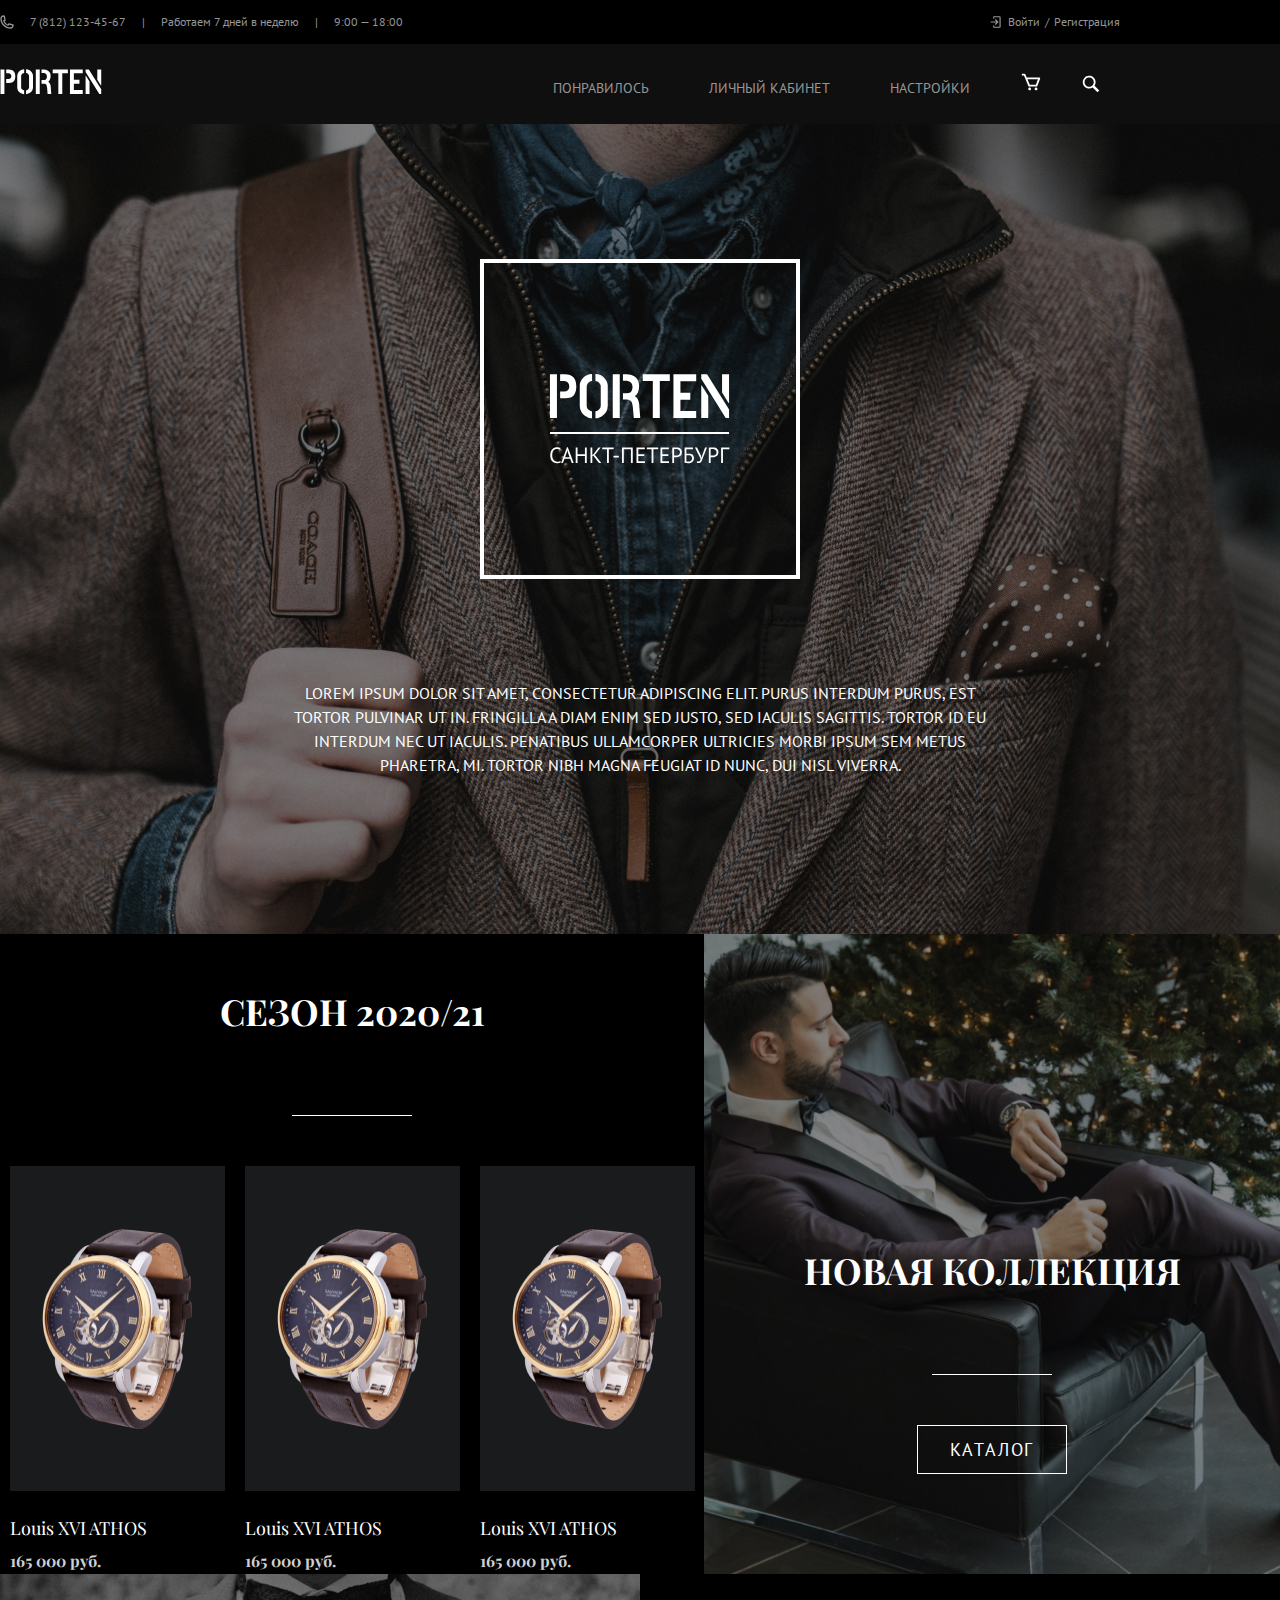
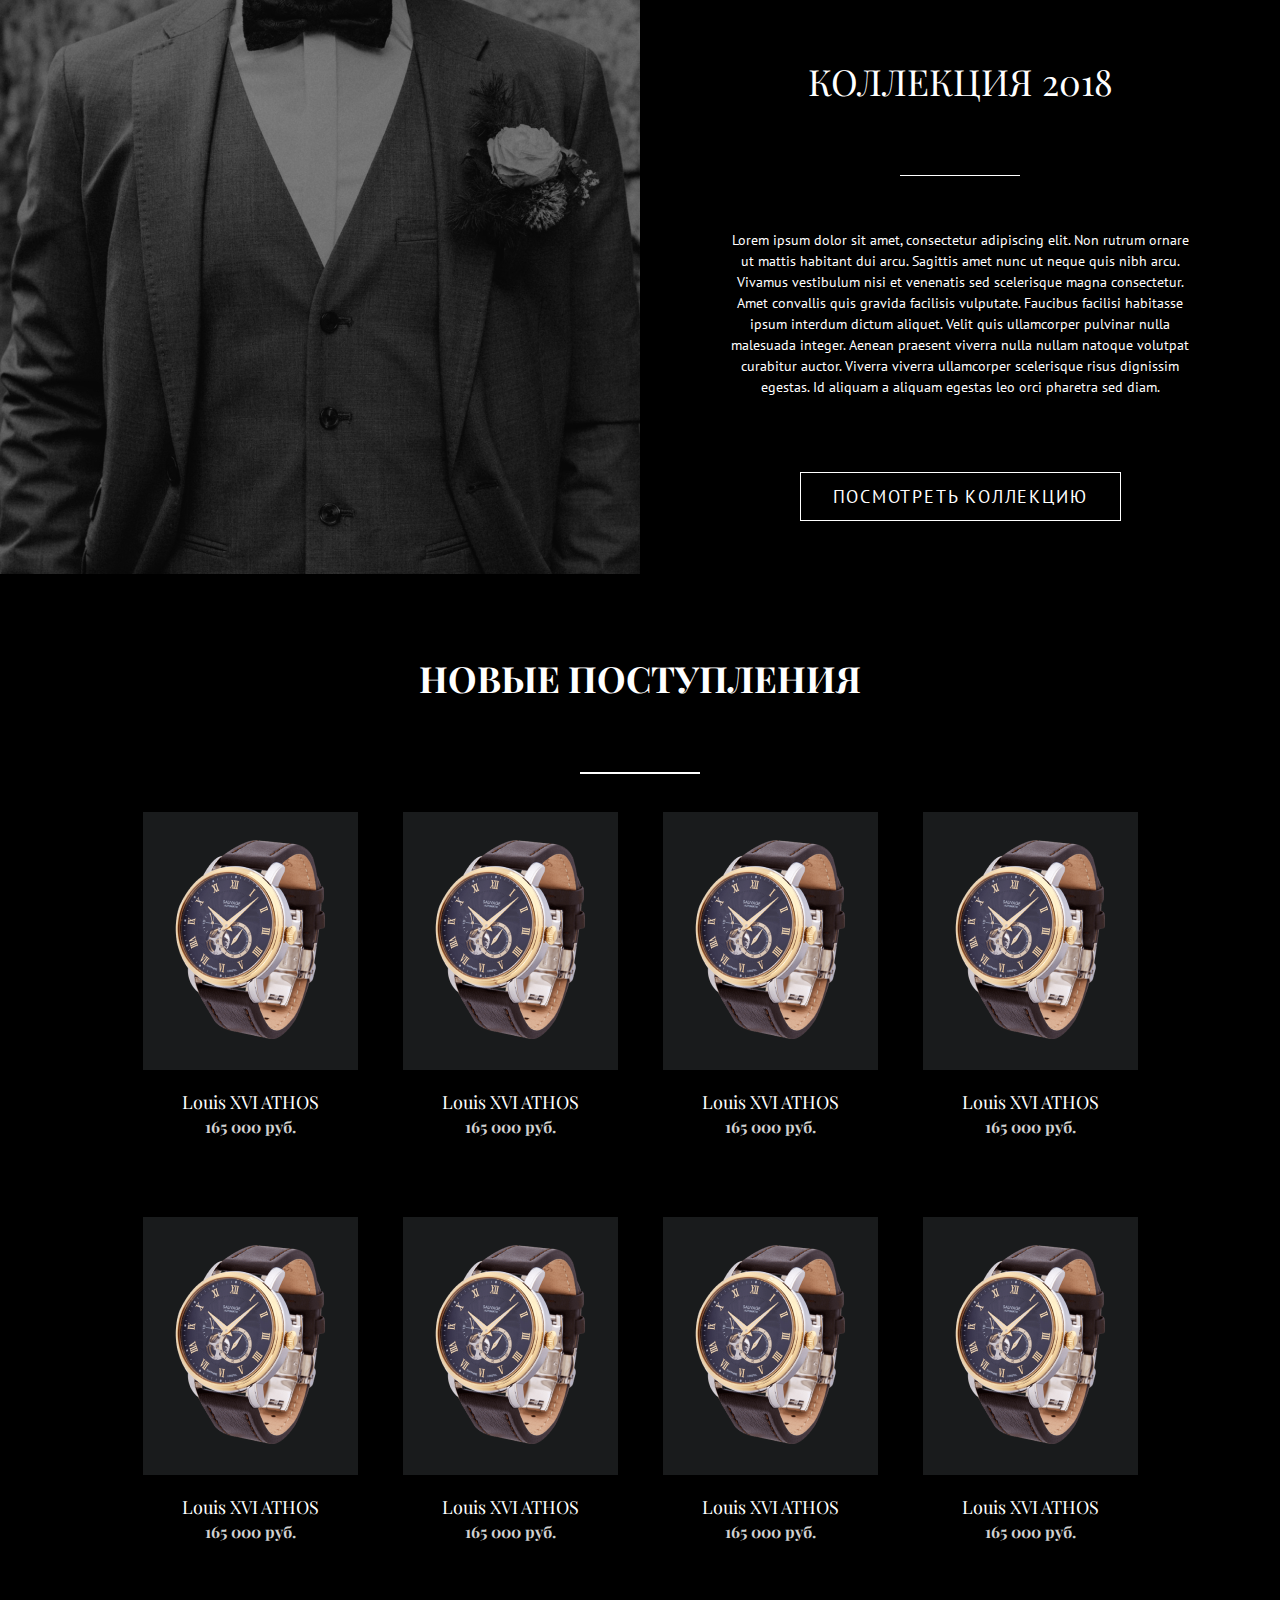
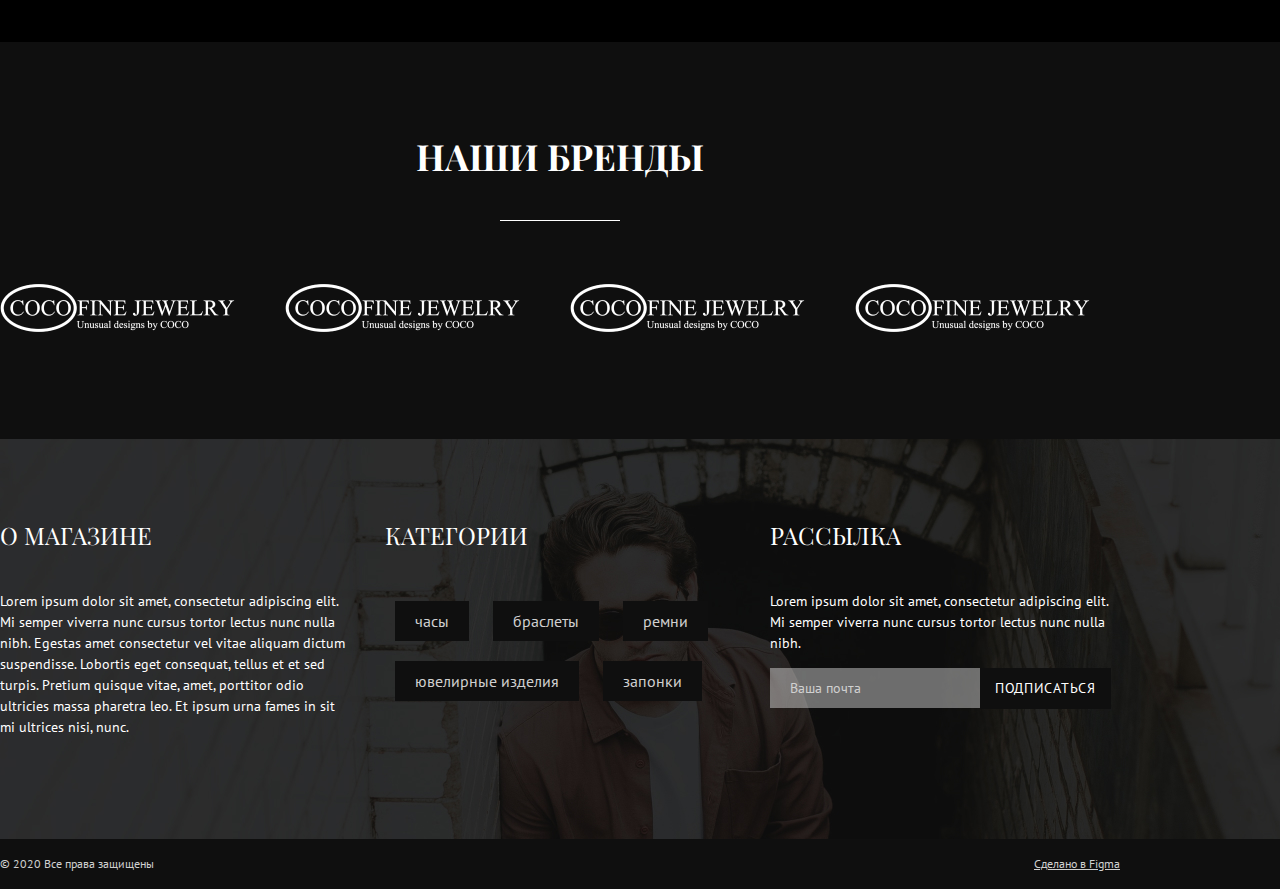
==== commit 89f72e5c: "Minor edits" ====
--- a/dz1/index.html
+++ b/dz1/index.html
@@ -1,322 +1,518 @@
 <!DOCTYPE html>
 <html lang="en">
-
-<head>
-  <meta charset="utf-8" />
-  <meta name="viewport" content="width=device-width, initial-scale=1" />
-  <link href="https://cdn.jsdelivr.net/npm/bootstrap@5.0.0-beta1/dist/css/bootstrap.min.css" rel="stylesheet" integrity="sha384-giJF6kkoqNQ00vy+HMDP7azOuL0xtbfIcaT9wjKHr8RbDVddVHyTfAAsrekwKmP1" crossorigin="anonymous" />
-  <link rel="preconnect" href="https://fonts.gstatic.com" />
-  <link href="https://fonts.googleapis.com/css2?family=PT+Sans&family=Playfair+Display:wght@400;700&display=swap" rel="stylesheet" />
-  <link rel="stylesheet" type="text/css" href="css/style.css" />
-  <title>PORTEN</title>
-</head>
-
-<body>
-  <header class="header">
-    <div class="topline">
-      <div class="container">
-        <div class="topline-content">
-          <div class="info">
-            <img class="info-image" src="img/phone.svg" />
-            <a class="info-phone" href="tel: 88121234567">7 (812) 123-45-67</a>
-            <div class="info-workday">Работаем 7 дней в неделю</div>
-            <div class="info-worktime">9:00 — 18:00</div>
-          </div>
-          <div class="login">
-            <img class="login-image" src="img/login.svg" />
-            <a class="login-enter" href="#">Войти</a>
-            <span>/</span>
-            <a class="login-registr" href="#">Регистрация</a>
+  <head>
+    <meta charset="utf-8" />
+    <meta name="viewport" content="width=device-width, initial-scale=1" />
+    <link
+      href="https://cdn.jsdelivr.net/npm/bootstrap@5.0.0-beta1/dist/css/bootstrap.min.css"
+      rel="stylesheet"
+      integrity="sha384-giJF6kkoqNQ00vy+HMDP7azOuL0xtbfIcaT9wjKHr8RbDVddVHyTfAAsrekwKmP1"
+      crossorigin="anonymous"
+    />
+    <link rel="preconnect" href="https://fonts.gstatic.com" />
+    <link
+      href="https://fonts.googleapis.com/css2?family=PT+Sans&family=Playfair+Display:wght@400;700&display=swap"
+      rel="stylesheet"
+    />
+    <link
+      rel="stylesheet"
+      href="https://unpkg.com/swiper/swiper-bundle.min.css"
+    />
+    <link rel="stylesheet" type="text/css" href="css/style.css" />
+    <title>PORTEN</title>
+  </head>
+
+  <body>
+    <header class="header">
+      <div class="topline">
+        <div class="container">
+          <div class="topline-content">
+            <div class="info">
+              <img class="info-image" src="img/phone.svg" />
+              <a class="info-phone" href="tel: 88121234567"
+                >7 (812) 123-45-67</a
+              >
+              <div class="info-workday">Работаем 7 дней в неделю</div>
+              <div class="info-worktime">9:00 — 18:00</div>
+            </div>
+            <div class="login">
+              <img class="login-image" src="img/login.svg" />
+              <a class="login-enter" href="#">Войти</a>
+              <span>/</span>
+              <a class="login-registr" href="#">Регистрация</a>
+            </div>
           </div>
         </div>
       </div>
-    </div>
-    <div class="navbar-wrap">
-      <div class="container">
-        <div class="navbar">
-          <div class="logo">
-            <a href="#"><img class="logo-image" src="img/porten.svg" alt="PORTEN" />
+      <div class="navbar-wrap">
+        <div class="container">
+          <div class="navbar">
+            <div class="logo">
+              <a href="#"
+                ><img class="logo-image" src="img/porten.svg" alt="PORTEN" />
+              </a>
+            </div>
+            <div class="navbar__burger">
+              <span></span>
+            </div>
+            <nav class="menu">
+              <ul class="menu-list">
+                <li>
+                  <a href="#" class="menu-link menu-like">ПОНРАВИЛОСЬ</a>
+                </li>
+                <li>
+                  <a href="#" class="menu-link menu-private">ЛИЧНЫЙ КАБИНЕТ</a>
+                </li>
+                <li>
+                  <a href="#" class="menu-link menu-setting">НАСТРОЙКИ</a>
+                </li>
+                <li>
+                  <a href="#" class="menu-cart">
+                    <img class="menu-image" src="img/cart.svg" alt="Buy" />
+                  </a>
+                </li>
+                <li>
+                  <a href="#" class="menu-search">
+                    <img class="menu-image" src="img/search.svg" alt="Search" />
+                  </a>
+                </li>
+              </ul>
+            </nav>
+          </div>
+        </div>
+      </div>
+    </header>
+    <main class="main">
+      <section class="label">
+        <div class="label-logo">
+          <img class="label-logo_img" src="img/logo.svg" />
+        </div>
+        <div class="label-text">
+          <p>
+            Lorem ipsum dolor sit amet, consectetur adipiscing elit. Purus
+            interdum purus, est tortor pulvinar ut in. Fringilla a diam enim sed
+            justo, sed iaculis sagittis. Tortor id eu interdum nec ut iaculis.
+            Penatibus ullamcorper ultricies morbi ipsum sem metus pharetra, mi.
+            Tortor nibh magna feugiat id nunc, dui nisl viverra.
+          </p>
+        </div>
+      </section>
+      <section class="catalogue">
+        <div class="watches">
+          <h2>СЕЗОН 2020/21</h2>
+          <span class="catalogue-line"></span>
+          <div class="samples">
+            <div class="sample">
+              <div class="watch-wrap">
+                <img class="watch" src="img/watch.png" />
+              </div>
+              <div class="name">Louis XVI ATHOS</div>
+              <div class="price">165 000 руб.</div>
+            </div>
+            <div class="sample">
+              <div class="watch-wrap">
+                <img class="watch" src="img/watch.png" />
+              </div>
+              <div class="name">Louis XVI ATHOS</div>
+              <div class="price">165 000 руб.</div>
+            </div>
+            <div class="sample">
+              <div class="watch-wrap">
+                <img class="watch" src="img/watch.png" />
+              </div>
+              <div class="name">Louis XVI ATHOS</div>
+              <div class="price">165 000 руб.</div>
+            </div>
+          </div>
+          <div
+            id="carouselControls"
+            class="carousel slide"
+            data-bs-ride="carousel"
+          >
+            <div class="carousel-inner">
+              <div class="carousel-item active">
+                <div class="sample">
+                  <div class="watch-wrap">
+                    <img class="watch" src="img/watch.png" />
+                  </div>
+                  <div class="name">Louis XVI ATHOS</div>
+                  <div class="price">165 000 руб.</div>
+                </div>
+              </div>
+              <div class="carousel-item">
+                <div class="sample">
+                  <div class="watch-wrap">
+                    <img class="watch" src="img/watch.png" />
+                  </div>
+                  <div class="name">Louis XVI ATHOS</div>
+                  <div class="price">165 000 руб.</div>
+                </div>
+              </div>
+              <div class="carousel-item">
+                <div class="sample">
+                  <div class="watch-wrap">
+                    <img class="watch" src="img/watch.png" />
+                  </div>
+                  <div class="name">Louis XVI ATHOS</div>
+                  <div class="price">165 000 руб.</div>
+                </div>
+              </div>
+            </div>
+            <a
+              class="carousel-control-prev"
+              href="#carouselControls"
+              role="button"
+              data-bs-slide="prev"
+            >
+              <span
+                class="carousel-control-prev-icon"
+                aria-hidden="true"
+              ></span>
+              <span class="visually-hidden">Previous</span>
             </a>
-          </div>
-          <div class="navbar__burger">
-            <span></span>
-          </div>
-          <nav class="menu">
-            <ul class="menu-list">
-              <li>
-                <a href="#" class="menu-link menu-like">ПОНРАВИЛОСЬ</a>
-              </li>
-              <li>
-                <a href="#" class="menu-link menu-private">ЛИЧНЫЙ КАБИНЕТ</a>
-              </li>
-              <li>
-                <a href="#" class="menu-link menu-setting">НАСТРОЙКИ</a>
-              </li>
-              <li>
-                <a href="#" class="menu-cart">
-                  <img class="menu-image" src="img/cart.svg" alt="Buy" />
-                </a>
-              </li>
-              <li>
-                <a href="#" class="menu-search">
-                  <img class="menu-image" src="img/search.svg" alt="Search" />
-                </a>
-              </li>
-            </ul>
-          </nav>
+            <a
+              class="carousel-control-next"
+              href="#carouselControls"
+              role="button"
+              data-bs-slide="next"
+            >
+              <span
+                class="carousel-control-next-icon"
+                aria-hidden="true"
+              ></span>
+              <span class="visually-hidden">Next</span>
+            </a>
+          </div>
+        </div>
+        <div class="catalogue-link">
+          <h2>НОВАЯ КОЛЛЕКЦИЯ</h2>
+          <span class="catalogue-line"></span>
+          <a href="#">Каталог</a>
+        </div>
+      </section>
+      <section class="previous_collection">
+        <div class="previous-collection-image"></div>
+        <div class="previous-collection-about">
+          <h2>КОЛЛЕКЦИЯ 2018</h2>
+          <span></span>
+          <p>
+            Lorem ipsum dolor sit amet, consectetur adipiscing elit. Non rutrum
+            ornare ut mattis habitant dui arcu. Sagittis amet nunc ut neque quis
+            nibh arcu. Vivamus vestibulum nisi et venenatis sed scelerisque
+            magna consectetur. Amet convallis quis gravida facilisis vulputate.
+            Faucibus facilisi habitasse ipsum interdum dictum aliquet. Velit
+            quis ullamcorper pulvinar nulla malesuada integer. Aenean praesent
+            viverra nulla nullam natoque volutpat curabitur auctor. Viverra
+            viverra ullamcorper scelerisque risus dignissim egestas. Id aliquam
+            a aliquam egestas leo orci pharetra sed diam.
+          </p>
+          <a href="">ПОСМОТРЕТЬ КОЛЛЕКЦИЮ</a>
+        </div>
+      </section>
+      <section class="new_arrivals">
+        <div class="new_arrivals_watch_container">
+          <h2 class="new_arrivals_text">НОВЫЕ ПОСТУПЛЕНИЯ</h2>
+          <hr class="new_arrivals_line" />
+          <div class="new_arrivals_watch">
+            <div class="watch_pic_image">
+              <div class="watch_pic_image_box">
+                <img src="img/watch.png" />
+              </div>
+              <p class="watch_pic_image_box_text">
+                Louis XVI ATHOS<br />
+                <span class="watch_pic_image_box_text_spn">165 000 руб.</span>
+              </p>
+            </div>
+
+            <div class="watch_pic_image">
+              <div class="watch_pic_image_box">
+                <img src="img/watch.png" />
+              </div>
+              <p class="watch_pic_image_box_text">
+                Louis XVI ATHOS<br />
+                <span class="watch_pic_image_box_text_spn">165 000 руб.</span>
+              </p>
+            </div>
+
+            <div class="watch_pic_image">
+              <div class="watch_pic_image_box">
+                <img src="img/watch.png" />
+              </div>
+              <p class="watch_pic_image_box_text">
+                Louis XVI ATHOS<br />
+                <span class="watch_pic_image_box_text_spn">165 000 руб.</span>
+              </p>
+            </div>
+
+            <div class="watch_pic_image">
+              <div class="watch_pic_image_box">
+                <img src="img/watch.png" />
+              </div>
+              <p class="watch_pic_image_box_text">
+                Louis XVI ATHOS<br />
+                <span class="watch_pic_image_box_text_spn">165 000 руб.</span>
+              </p>
+            </div>
+
+            <div class="watch_pic_image">
+              <div class="watch_pic_image_box">
+                <img src="img/watch.png" />
+              </div>
+              <p class="watch_pic_image_box_text">
+                Louis XVI ATHOS<br />
+                <span class="watch_pic_image_box_text_spn">165 000 руб.</span>
+              </p>
+            </div>
+
+            <div class="watch_pic_image">
+              <div class="watch_pic_image_box">
+                <img src="img/watch.png" />
+              </div>
+              <p class="watch_pic_image_box_text">
+                Louis XVI ATHOS<br />
+                <span class="watch_pic_image_box_text_spn">165 000 руб.</span>
+              </p>
+            </div>
+
+            <div class="watch_pic_image">
+              <div class="watch_pic_image_box">
+                <img src="img/watch.png" />
+              </div>
+              <p class="watch_pic_image_box_text">
+                Louis XVI ATHOS<br />
+                <span class="watch_pic_image_box_text_spn">165 000 руб.</span>
+              </p>
+            </div>
+
+            <div class="watch_pic_image">
+              <div class="watch_pic_image_box">
+                <img src="img/watch.png" />
+              </div>
+              <p class="watch_pic_image_box_text">
+                Louis XVI ATHOS<br />
+                <span class="watch_pic_image_box_text_spn">165 000 руб.</span>
+              </p>
+            </div>
+          </div>
+        </div>
+
+        <div class="slider_2">
+          <div class="slider__wrapper_2">
+            <div class="slider__item_2">
+              <div style="height: 500px; background-color: black">
+                <div class="watch_pic_image">
+                  <div class="watch_pic_image_box">
+                    <img src="img/watch.png" />
+                  </div>
+                  <p class="watch_pic_image_box_text">
+                    Louis XVI ATHOS<br />
+                    <span class="watch_pic_image_box_text_spn"
+                      >165 000 руб.</span
+                    >
+                  </p>
+                </div>
+              </div>
+            </div>
+            <div class="slider__item_2">
+              <div style="height: 500px; background-color: black">
+                <div class="watch_pic_image">
+                  <div class="watch_pic_image_box">
+                    <img src="img/watch.png" />
+                  </div>
+                  <p class="watch_pic_image_box_text">
+                    Louis XVI ATHOS<br />
+                    <span class="watch_pic_image_box_text_spn"
+                      >165 000 руб.</span
+                    >
+                  </p>
+                </div>
+              </div>
+            </div>
+            <div class="slider__item_2">
+              <div style="height: 500px; background-color: black">
+                <div class="watch_pic_image">
+                  <div class="watch_pic_image_box">
+                    <img src="img/watch.png" />
+                  </div>
+                  <p class="watch_pic_image_box_text">
+                    Louis XVI ATHOS<br />
+                    <span class="watch_pic_image_box_text_spn"
+                      >165 000 руб.</span
+                    >
+                  </p>
+                </div>
+              </div>
+            </div>
+            <div class="slider__item_2">
+              <div style="height: 500px; background-color: black">
+                <div class="watch_pic_image">
+                  <div class="watch_pic_image_box">
+                    <img src="img/watch.png" />
+                  </div>
+                  <p class="watch_pic_image_box_text">
+                    Louis XVI ATHOS<br />
+                    <span class="watch_pic_image_box_text_spn"
+                      >165 000 руб.</span
+                    >
+                  </p>
+                </div>
+              </div>
+            </div>
+            <div class="slider__item_2">
+              <div style="height: 500px; background-color: black">
+                <div class="watch_pic_image">
+                  <div class="watch_pic_image_box">
+                    <img src="img/watch.png" />
+                  </div>
+                  <p class="watch_pic_image_box_text">
+                    Louis XVI ATHOS<br />
+                    <span class="watch_pic_image_box_text_spn"
+                      >165 000 руб.</span
+                    >
+                  </p>
+                </div>
+              </div>
+            </div>
+            <div class="slider__item_2">
+              <div style="height: 500px; background-color: black">
+                <div class="watch_pic_image">
+                  <div class="watch_pic_image_box">
+                    <img src="img/watch.png" />
+                  </div>
+                  <p class="watch_pic_image_box_text">
+                    Louis XVI ATHOS<br />
+                    <span class="watch_pic_image_box_text_spn"
+                      >165 000 руб.</span
+                    >
+                  </p>
+                </div>
+              </div>
+            </div>
+            <div class="slider__item_2">
+              <div style="height: 500px; background-color: black">
+                <div class="watch_pic_image">
+                  <div class="watch_pic_image_box">
+                    <img src="img/watch.png" />
+                  </div>
+                  <p class="watch_pic_image_box_text">
+                    Louis XVI ATHOS<br />
+                    <span class="watch_pic_image_box_text_spn"
+                      >165 000 руб.</span
+                    >
+                  </p>
+                </div>
+              </div>
+            </div>
+            <div class="slider__item_2">
+              <div style="height: 500px; background-color: black">
+                <div class="watch_pic_image">
+                  <div class="watch_pic_image_box">
+                    <img src="img/watch.png" />
+                  </div>
+                  <p class="watch_pic_image_box_text">
+                    Louis XVI ATHOS<br />
+                    <span class="watch_pic_image_box_text_spn"
+                      >165 000 руб.</span
+                    >
+                  </p>
+                </div>
+              </div>
+            </div>
+          </div>
+          <a
+            class="slider__control_2 slider__control_left_2"
+            href="#"
+            role="button"
+          ></a>
+          <a
+            class="slider__control_2 slider__control_right_2 slider__control_show_2"
+            href="#"
+            role="button"
+          ></a>
+        </div>
+      </section>
+      <section>
+        <div class="brands-wrap">
+          <div class="container">
+            <div class="brands">
+              <h2>НАШИ БРЕНДЫ</h2>
+              <span></span>
+              <div class="brand_labels">
+                <div class="brand_label">
+                  <img src="img/brand.png" />
+                </div>
+                <div class="brand_label">
+                  <img src="img/brand.png" />
+                </div>
+                <div class="brand_label">
+                  <img src="img/brand.png" />
+                </div>
+                <div class="brand_label">
+                  <img src="img/brand.png" />
+                </div>
+              </div>
+            </div>
+          </div>
+        </div>
+      </section>
+    </main>
+    <footer class="footer">
+      <div class="shop-wrap">
+        <div class="container">
+          <div class="shop">
+            <div class="shop-about">
+              <h2>О МАГАЗИНЕ</h2>
+              <p>
+                Lorem ipsum dolor sit amet, consectetur adipiscing elit. Mi
+                semper viverra nunc cursus tortor lectus nunc nulla nibh.
+                Egestas amet consectetur vel vitae aliquam dictum suspendisse.
+                Lobortis eget consequat, tellus et et sed turpis. Pretium
+                quisque vitae, amet, porttitor odio ultricies massa pharetra
+                leo. Et ipsum urna fames in sit mi ultrices nisi, nunc.
+              </p>
+            </div>
+            <div class="shop-categories">
+              <h2>КАТЕГОРИИ</h2>
+              <a href="#">часы</a>
+              <a href="#">браслеты</a>
+              <a href="#">ремни</a>
+              <a href="#">ювелирные изделия</a>
+              <a href="#">запонки</a>
+            </div>
+            <div class="shop-mailing">
+              <h2>РАССЫЛКА</h2>
+              <p>
+                Lorem ipsum dolor sit amet, consectetur adipiscing elit. Mi
+                semper viverra nunc cursus tortor lectus nunc nulla nibh.
+              </p>
+              <form action="#">
+                <input type="text" placeholder="Ваша почта" />
+                <button type="submit">ПОДПИСАТЬСЯ</button>
+              </form>
+            </div>
+          </div>
         </div>
       </div>
-    </div>
-  </header>
-  <main class="main">
-    <section class="label">
-      <div class="label-logo">
-        <img class="label-logo_img" src="img/logo.svg" />
+      <div class="bottom-wrap">
+        <div class="container">
+          <div class="bottom">
+            <div class="left">© 2020 Все права защищены</div>
+            <div class="right"><u>Сделано в Figma</u></div>
+          </div>
+        </div>
       </div>
-      <div class="label-text">
-        <p>
-          Lorem ipsum dolor sit amet, consectetur adipiscing elit. Purus
-          interdum purus, est tortor pulvinar ut in. Fringilla a diam enim sed
-          justo, sed iaculis sagittis. Tortor id eu interdum nec ut iaculis.
-          Penatibus ullamcorper ultricies morbi ipsum sem metus pharetra, mi.
-          Tortor nibh magna feugiat id nunc, dui nisl viverra.
-        </p>
-      </div>
-    </section>
-    <section class="catalogue">
-      <div class="watches">
-        <h2>СЕЗОН 2020/21</h2>
-        <span class="catalogue-line"></span>
-        <div class="samples">
-          <div class="sample">
-            <div class="watch-wrap">
-              <img class="watch" src="img/watch.png" />
-            </div>
-            <div class="name">Louis XVI ATHOS</div>
-            <div class="price">165 000 руб.</div>
-          </div>
-          <div class="sample">
-            <div class="watch-wrap">
-              <img class="watch" src="img/watch.png" />
-            </div>
-            <div class="name">Louis XVI ATHOS</div>
-            <div class="price">165 000 руб.</div>
-          </div>
-          <div class="sample">
-            <div class="watch-wrap">
-              <img class="watch" src="img/watch.png" />
-            </div>
-            <div class="name">Louis XVI ATHOS</div>
-            <div class="price">165 000 руб.</div>
-          </div>
-        </div>
-        <div id="carouselControls" class="carousel slide" data-bs-ride="carousel">
-          <div class="carousel-inner">
-            <div class="carousel-item active">
-              <div class="sample">
-                <div class="watch-wrap">
-                  <img class="watch" src="img/watch.png" />
-                </div>
-                <div class="name">Louis XVI ATHOS</div>
-                <div class="price">165 000 руб.</div>
-              </div>
-            </div>
-            <div class="carousel-item">
-              <div class="sample">
-                <div class="watch-wrap">
-                  <img class="watch" src="img/watch.png" />
-                </div>
-                <div class="name">Louis XVI ATHOS</div>
-                <div class="price">165 000 руб.</div>
-              </div>
-            </div>
-            <div class="carousel-item">
-              <div class="sample">
-                <div class="watch-wrap">
-                  <img class="watch" src="img/watch.png" />
-                </div>
-                <div class="name">Louis XVI ATHOS</div>
-                <div class="price">165 000 руб.</div>
-              </div>
-            </div>
-          </div>
-          <a class="carousel-control-prev" href="#carouselControls" role="button" data-bs-slide="prev">
-            <span class="carousel-control-prev-icon" aria-hidden="true"></span>
-            <span class="visually-hidden">Previous</span>
-          </a>
-          <a class="carousel-control-next" href="#carouselControls" role="button" data-bs-slide="next">
-            <span class="carousel-control-next-icon" aria-hidden="true"></span>
-            <span class="visually-hidden">Next</span>
-          </a>
-        </div>
-      </div>
-      <div class="catalogue-link">
-        <h2>НОВАЯ КОЛЛЕКЦИЯ</h2>
-        <span class="catalogue-line"></span>
-        <a href="#">Каталог</a>
-      </div>
-    </section>
-    <section class="previous_collection">
-      <div class="previous-collection-image"></div>
-      <div class="previous-collection-about">
-        <h2>КОЛЛЕКЦИЯ 2018</h2>
-        <span></span>
-        <p>
-          Lorem ipsum dolor sit amet, consectetur adipiscing elit. Non rutrum
-          ornare ut mattis habitant dui arcu. Sagittis amet nunc ut neque quis
-          nibh arcu. Vivamus vestibulum nisi et venenatis sed scelerisque
-          magna consectetur. Amet convallis quis gravida facilisis vulputate.
-          Faucibus facilisi habitasse ipsum interdum dictum aliquet. Velit
-          quis ullamcorper pulvinar nulla malesuada integer. Aenean praesent
-          viverra nulla nullam natoque volutpat curabitur auctor. Viverra
-          viverra ullamcorper scelerisque risus dignissim egestas. Id aliquam
-          a aliquam egestas leo orci pharetra sed diam.
-        </p>
-        <a href="">ПОСМОТРЕТЬ КОЛЛЕКЦИЮ</a>
-      </div>
-    </section>
-    <section>
-      <div class="collection-wrap">
-        <div class="container">
-          <div class="collection">
-            <h2>НОВЫЕ ПОСТУПЛЕНИЯ</h2>
-            <span></span>
-            <div class="samples">
-              <div class="sample">
-                <div class="watch-wrap">
-                  <img class="watch" src="img/watch.png" />
-                </div>
-                <div class="name">Louis XVI ATHOS</div>
-                <div class="price">165 000 руб.</div>
-              </div>
-              <div class="sample">
-                <div class="watch-wrap">
-                  <img class="watch" src="img/watch.png" />
-                </div>
-                <div class="name">Louis XVI ATHOS</div>
-                <div class="price">165 000 руб.</div>
-              </div>
-              <div class="sample">
-                <div class="watch-wrap">
-                  <img class="watch" src="img/watch.png" />
-                </div>
-                <div class="name">Louis XVI ATHOS</div>
-                <div class="price">165 000 руб.</div>
-              </div>
-              <div class="sample">
-                <div class="watch-wrap">
-                  <img class="watch" src="img/watch.png" />
-                </div>
-                <div class="name">Louis XVI ATHOS</div>
-                <div class="price">165 000 руб.</div>
-              </div>
-              <div class="sample">
-                <div class="watch-wrap">
-                  <img class="watch" src="img/watch.png" />
-                </div>
-                <div class="name">Louis XVI ATHOS</div>
-                <div class="price">165 000 руб.</div>
-              </div>
-              <div class="sample">
-                <div class="watch-wrap">
-                  <img class="watch" src="img/watch.png" />
-                </div>
-                <div class="name">Louis XVI ATHOS</div>
-                <div class="price">165 000 руб.</div>
-              </div>
-              <div class="sample">
-                <div class="watch-wrap">
-                  <img class="watch" src="img/watch.png" />
-                </div>
-                <div class="name">Louis XVI ATHOS</div>
-                <div class="price">165 000 руб.</div>
-              </div>
-              <div class="sample">
-                <div class="watch-wrap">
-                  <img class="watch" src="img/watch.png" />
-                </div>
-                <div class="name">Louis XVI ATHOS</div>
-                <div class="price">165 000 руб.</div>
-              </div>
-            </div>
-          </div>
-        </div>
-      </div>
-    </section>
-    <section>
-      <div class="brands-wrap">
-        <div class="container">
-          <div class="brands">
-            <h2>НАШИ БРЕНДЫ</h2>
-            <span></span>
-            <div class="brand_labels">
-              <div class="brand_label">
-                <img src="img/brand.png" />
-              </div>
-              <div class="brand_label">
-                <img src="img/brand.png" />
-              </div>
-              <div class="brand_label">
-                <img src="img/brand.png" />
-              </div>
-              <div class="brand_label">
-                <img src="img/brand.png" />
-              </div>
-            </div>
-          </div>
-        </div>
-      </div>
-    </section>
-  </main>
-  <footer class="footer">
-    <div class="shop-wrap">
-      <div class="container">
-        <div class="shop">
-          <div class="shop-about">
-            <h2>О МАГАЗИНЕ</h2>
-            <p>
-              Lorem ipsum dolor sit amet, consectetur adipiscing elit. Mi
-              semper viverra nunc cursus tortor lectus nunc nulla nibh.
-              Egestas amet consectetur vel vitae aliquam dictum suspendisse.
-              Lobortis eget consequat, tellus et et sed turpis. Pretium
-              quisque vitae, amet, porttitor odio ultricies massa pharetra
-              leo. Et ipsum urna fames in sit mi ultrices nisi, nunc.
-            </p>
-          </div>
-          <div class="shop-categories">
-            <h2>КАТЕГОРИИ</h2>
-            <a href="#">часы</a>
-            <a href="#">браслеты</a>
-            <a href="#">ремни</a>
-            <a href="#">ювелирные изделия</a>
-            <a href="#">запонки</a>
-          </div>
-          <div class="shop-mailing">
-            <h2>РАССЫЛКА</h2>
-            <p>
-              Lorem ipsum dolor sit amet, consectetur adipiscing elit. Mi
-              semper viverra nunc cursus tortor lectus nunc nulla nibh.
-            </p>
-            <form action="#">
-              <input type="text" placeholder="Ваша почта" />
-              <button type="submit">ПОДПИСАТЬСЯ</button>
-            </form>
-          </div>
-        </div>
-      </div>
-    </div>
-    <div class="bottom-wrap">
-      <div class="container">
-        <div class="bottom">
-          <div class="left">© 2020 Все права защищены</div>
-          <div class="right"><u>Сделано в Figma</u></div>
-        </div>
-      </div>
-    </div>
-  </footer>
-  <script src="https://code.jquery.com/jquery-3.3.1.slim.min.js" integrity="sha384-q8i/X+965DzO0rT7abK41JStQIAqVgRVzpbzo5smXKp4YfRvH+8abtTE1Pi6jizo" crossorigin="anonymous"></script>
-  <script src="https://cdn.jsdelivr.net/npm/bootstrap@5.0.0-beta2/dist/js/bootstrap.bundle.min.js" integrity="sha384-b5kHyXgcpbZJO/tY9Ul7kGkf1S0CWuKcCD38l8YkeH8z8QjE0GmW1gYU5S9FOnJ0" crossorigin="anonymous"></script>
-  <script src="js/script.js"></script>
-</body>
-
+    </footer>
+    <script
+      src="https://code.jquery.com/jquery-3.3.1.slim.min.js"
+      integrity="sha384-q8i/X+965DzO0rT7abK41JStQIAqVgRVzpbzo5smXKp4YfRvH+8abtTE1Pi6jizo"
+      crossorigin="anonymous"
+    ></script>
+    <script
+      src="https://cdn.jsdelivr.net/npm/bootstrap@5.0.0-beta2/dist/js/bootstrap.bundle.min.js"
+      integrity="sha384-b5kHyXgcpbZJO/tY9Ul7kGkf1S0CWuKcCD38l8YkeH8z8QjE0GmW1gYU5S9FOnJ0"
+      crossorigin="anonymous"
+    ></script>
+    <script src="https://unpkg.com/swiper/swiper-bundle.min.js"></script>
+    <script src="js/script.js"></script>
+  </body>
 </html>
--- a/dz1/css/style.css
+++ b/dz1/css/style.css
@@ -294,41 +294,6 @@
   border: 1px solid #fff;
   padding: 12px 32px;
   margin: 60px 0 0 0;
-}
-.collection-wrap {
-  background: #000;
-}
-.collection {
-  min-height: 1290px;
-  width: 100%;
-  display: flex;
-  flex-direction: column;
-  justify-content: center;
-  align-items: center;
-  color: #fff;
-}
-.collection h2 {
-  font-family: "Playfair Display", serif;
-  font-weight: bold;
-  font-size: 36px;
-  line-height: 48px;
-  text-align: center;
-  text-transform: uppercase;
-}
-.collection span {
-  width: 120px;
-  height: 1px;
-  background: #fff;
-  margin: 40px 0 80px;
-}
-.collection .samples {
-  width: 100%;
-  display: flex;
-  justify-content: center;
-  flex-wrap: wrap;
-}
-.collection .sample {
-  margin: 0 7px 120px;
 }
 .brands-wrap {
   background: #0f0f0f;
@@ -464,6 +429,179 @@
   line-height: 16px;
   color: #d0d0d0;
 }
+.new_arrivals {
+  width: 100%;
+  display: flex;
+  align-items: center;
+  justify-content: center;
+  background-color: #000000;
+  padding-top: 50px;
+  padding-bottom: 50px;
+}
+
+.new_arrivals_watch_container {
+  max-width: 1180px;
+  display: flex;
+  flex-direction: column;
+  align-items: center;
+  justify-content: center;
+}
+
+.new_arrivals_text {
+  font-family: "Playfair Display", serif;
+  font-style: normal;
+  font-weight: bold;
+  font-size: 36px;
+  line-height: 48px;
+  text-align: center;
+  text-transform: uppercase;
+  color: #ffffff;
+  margin-top: 30px;
+}
+
+.new_arrivals_line {
+  width: 120px;
+  height: 0px;
+  left: 900px;
+  top: 2472px;
+  border: 1px solid #ffffff;
+  background-color: #ffffff;
+  margin-top: 40px;
+}
+
+.new_arrivals_watch {
+  width: 100%;
+  display: flex;
+  flex-wrap: wrap;
+  align-items: center;
+  justify-content: center;
+}
+.watch {
+  display: flex;
+  flex-wrap: wrap;
+}
+
+.watch_pic_image_box {
+  background-color: #191b1c;
+  padding: 20px 0px;
+}
+
+.watch_pic_image_box_text {
+  font-family: "Playfair Display", serif;
+  font-style: normal;
+  font-weight: normal;
+  font-size: 18px;
+  line-height: 24px;
+  color: #ffffff;
+  margin-top: 20px;
+}
+
+.watch_pic_image_box_text_spn {
+  font-family: "Playfair Display", serif;
+  font-style: normal;
+  font-weight: bold;
+  font-size: 16px;
+  line-height: 21px;
+  color: #d0d0d0;
+  text-align: center;
+}
+.watch_pic_image {
+  width: 260px;
+  height: 405px;
+  display: flex;
+  flex-direction: column;
+  align-items: center;
+  justify-content: center;
+  text-align: center;
+}
+.slider_2 {
+  width: 100%;
+  position: relative;
+  overflow: hidden;
+  display: none;
+  background-color: #000000;
+}
+
+.slider__wrapper_2 {
+  width: 100%;
+  height: 100%;
+  display: flex;
+  transition: transform 0.6s ease;
+}
+
+.slider__item_2 {
+  max-height: 100%;
+  flex: 0 0 100%;
+  max-width: 100%;
+}
+
+.slider__control_2 {
+  position: absolute;
+  top: 50%;
+  display: none;
+  align-items: center;
+  justify-content: center;
+  width: 35px;
+  color: #fff;
+  text-align: center;
+  opacity: 0.5;
+  height: 50px;
+  transform: translateY(-50%);
+  /* background: #ffffff1c; */
+}
+
+.slider__control_show_2 {
+  display: flex;
+}
+
+.slider__control_2:hover,
+.slider__control_2:focus {
+  color: #fff;
+  text-decoration: none;
+  outline: 0;
+  opacity: 0.9;
+}
+
+.slider__control_left_2 {
+  left: 0;
+}
+
+.slider__control_right_2 {
+  right: 0;
+}
+
+.slider__control_2::before {
+  content: "";
+  display: inline-block;
+  width: 20px;
+  height: 20px;
+  background: transparent no-repeat center center;
+  background-size: 100% 100%;
+}
+
+.slider__control_left_2::before {
+  background-image: url("data:image/svg+xml;charset=utf8,%3Csvg xmlns='http://www.w3.org/2000/svg' fill='%23fff' viewBox='0 0 8 8'%3E%3Cpath d='M5.25 0l-4 4 4 4 1.5-1.5-2.5-2.5 2.5-2.5-1.5-1.5z'/%3E%3C/svg%3E");
+}
+
+.slider__control_right_2::before {
+  background-image: url("data:image/svg+xml;charset=utf8,%3Csvg xmlns='http://www.w3.org/2000/svg' fill='%23fff' viewBox='0 0 8 8'%3E%3Cpath d='M2.75 0l-1.5 1.5 2.5 2.5-2.5 2.5 1.5 1.5 4-4-4-4z'/%3E%3C/svg%3E");
+}
+
+.slider__item_2 > div {
+  display: flex;
+  flex-direction: column;
+  align-items: center;
+  justify-content: center;
+  text-align: center;
+  font-family: "Playfair Display", serif;
+  font-style: normal;
+  font-weight: normal;
+  font-size: 18px;
+  line-height: 24px;
+  color: #ffffff;
+  background-color: #000000;
+}
+
 @media (max-width: 1440px) {
   .catalogue {
     flex-wrap: wrap;
@@ -493,20 +631,15 @@
   .previous-collection-about a {
     margin: 40px 0;
   }
-  .collection .sample {
-    margin: 0 10px 60px;
-  }
   .brand_labels {
     flex-wrap: wrap;
   }
   .watches,
   .catalogue-link {
     width: 100%;
+  }
 }
 @media (max-width: 768px) {
-  body.lock {
-    overflow: hidden;
-  }
   .topline .info,
   .topline .login {
     z-index: 2;
@@ -556,19 +689,6 @@
   }
   .navbar__burger:after {
     bottom: 0;
-  }
-  .navbar__burger.open span {
-    transform: scale(0);
-  }
-  .navbar__burger.open:before {
-    transform: rotate(-45deg);
-    top: 7px;
-    transition: all 0.3s;
-  }
-  .navbar__burger.open:after {
-    transform: rotate(45deg);
-    bottom: 7px;
-    transition: all 0.3s;
   }
   .menu {
     position: fixed;
@@ -582,11 +702,6 @@
     transition: all 0.5s;
     z-index: -1;
   }
-  .menu.open {
-    transform: translatex(0);
-    opacity: 0.93;
-    z-index: 1;
-  }
   .menu-list {
     display: flex;
     flex-direction: column;
@@ -646,18 +761,6 @@
   .previous-collection-about a {
     margin: 25px 0;
   }
-  .collection {
-    min-height: 1024px;
-  }
-  .collection h2 {
-    padding: 10px 0 0;
-  }
-  .collection span {
-    margin: 20px 0 40px;
-  }
-  .collection .name {
-    margin: 10px 0 5px;
-  }
   .shop {
     flex-wrap: wrap;
   }
@@ -675,9 +778,6 @@
   .previous-collection-about a {
     margin: 16px 0;
   }
-  .collection .sample {
-    margin: 0 10px 30px;
-  }
   .brands h2 {
     padding-top: 40px;
   }
@@ -698,3 +798,21 @@
     margin-top: 10px;
   }
 }
+
+@media (max-width: 767px) {
+  body {
+    overflow-x: hidden;
+  }
+
+  .new_arrivals_watch_container {
+    display: none;
+  }
+
+  .slider_2 {
+    display: flex;
+  }
+
+  .new_arrivals {
+    padding: 0px;
+  }
+}
